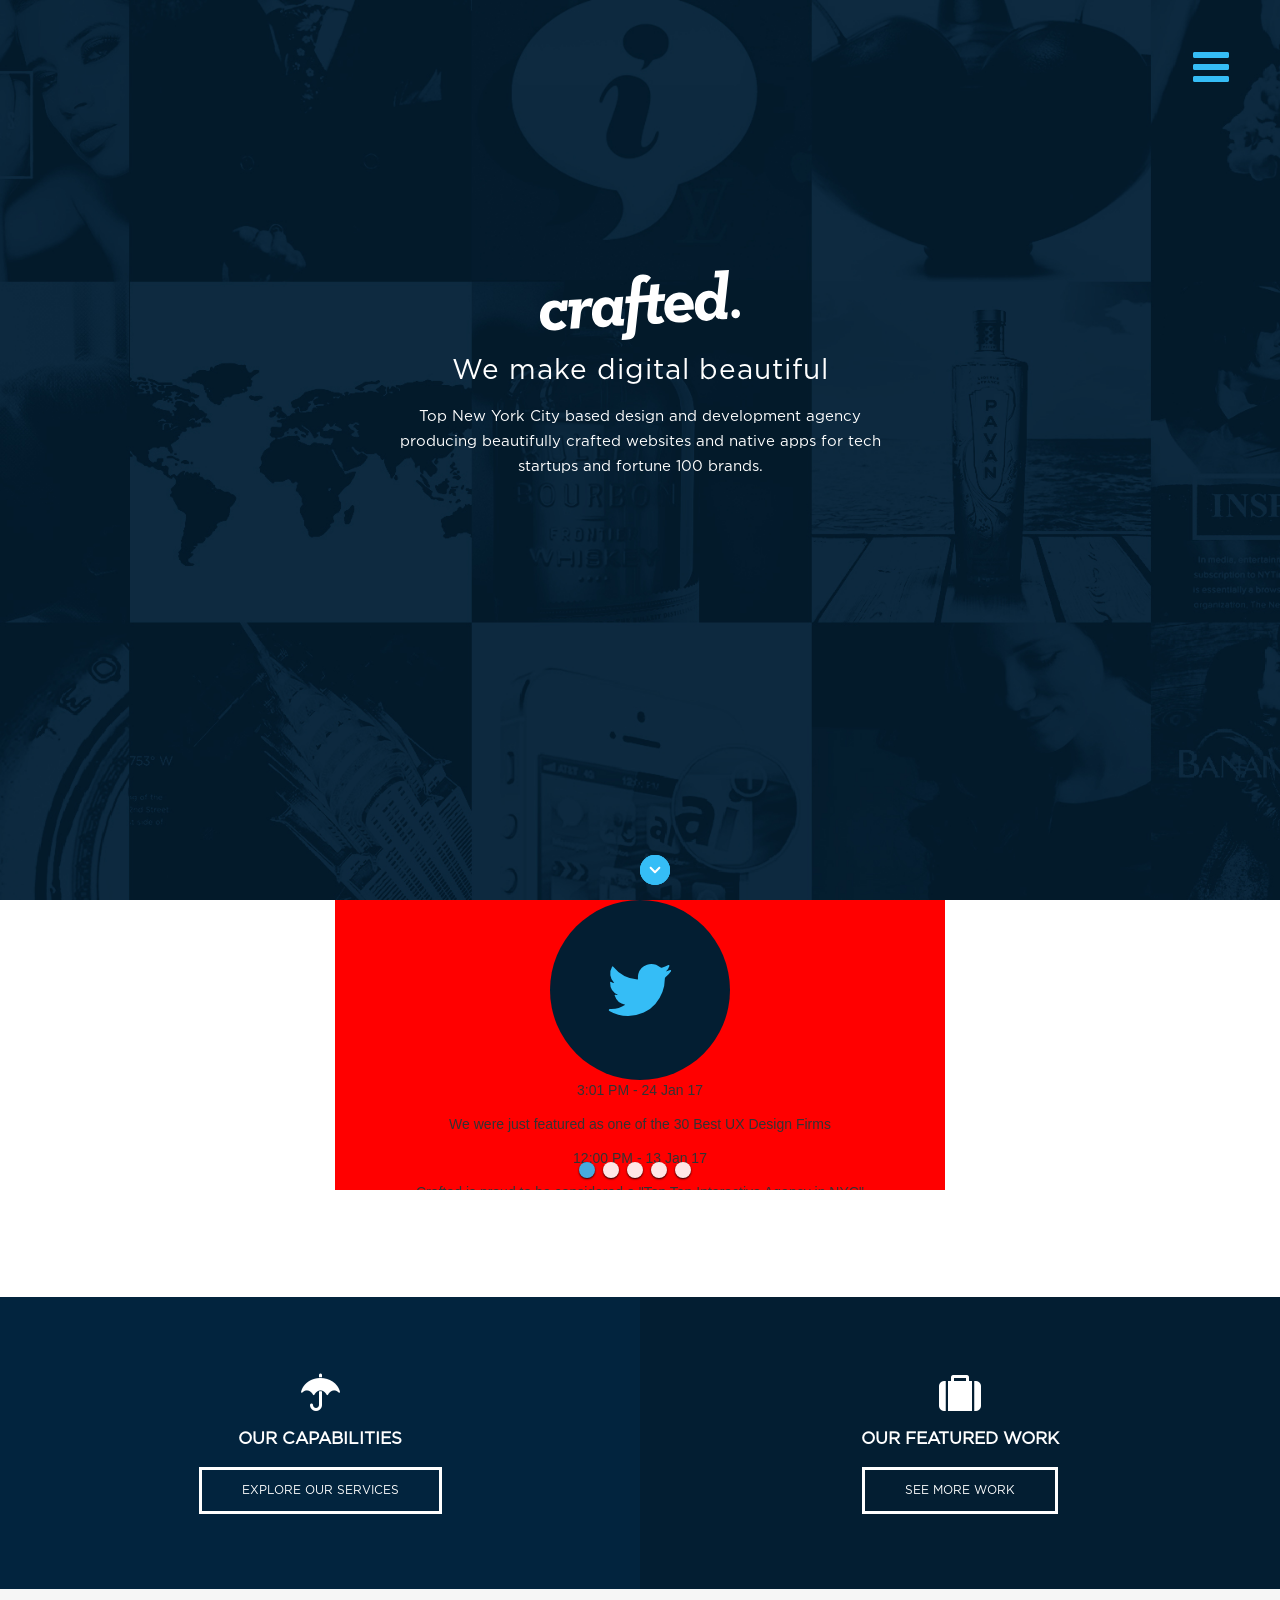
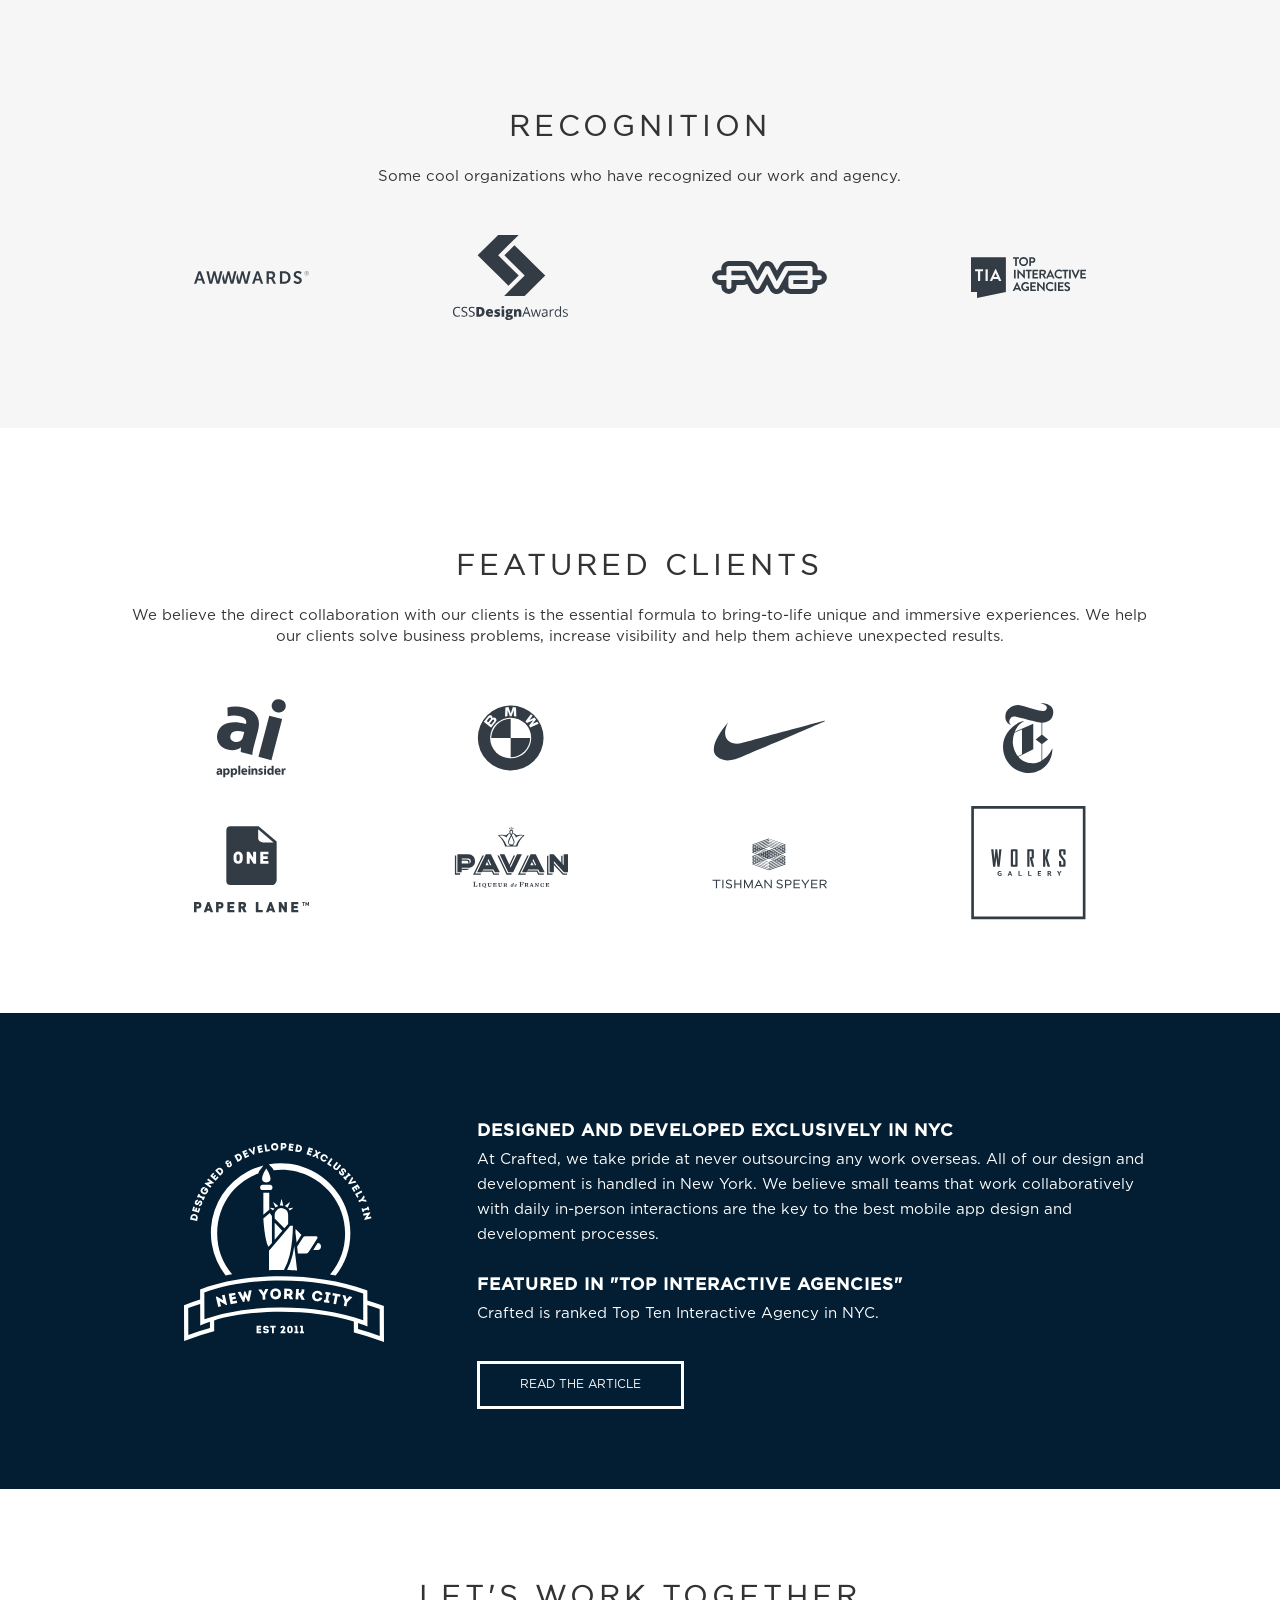
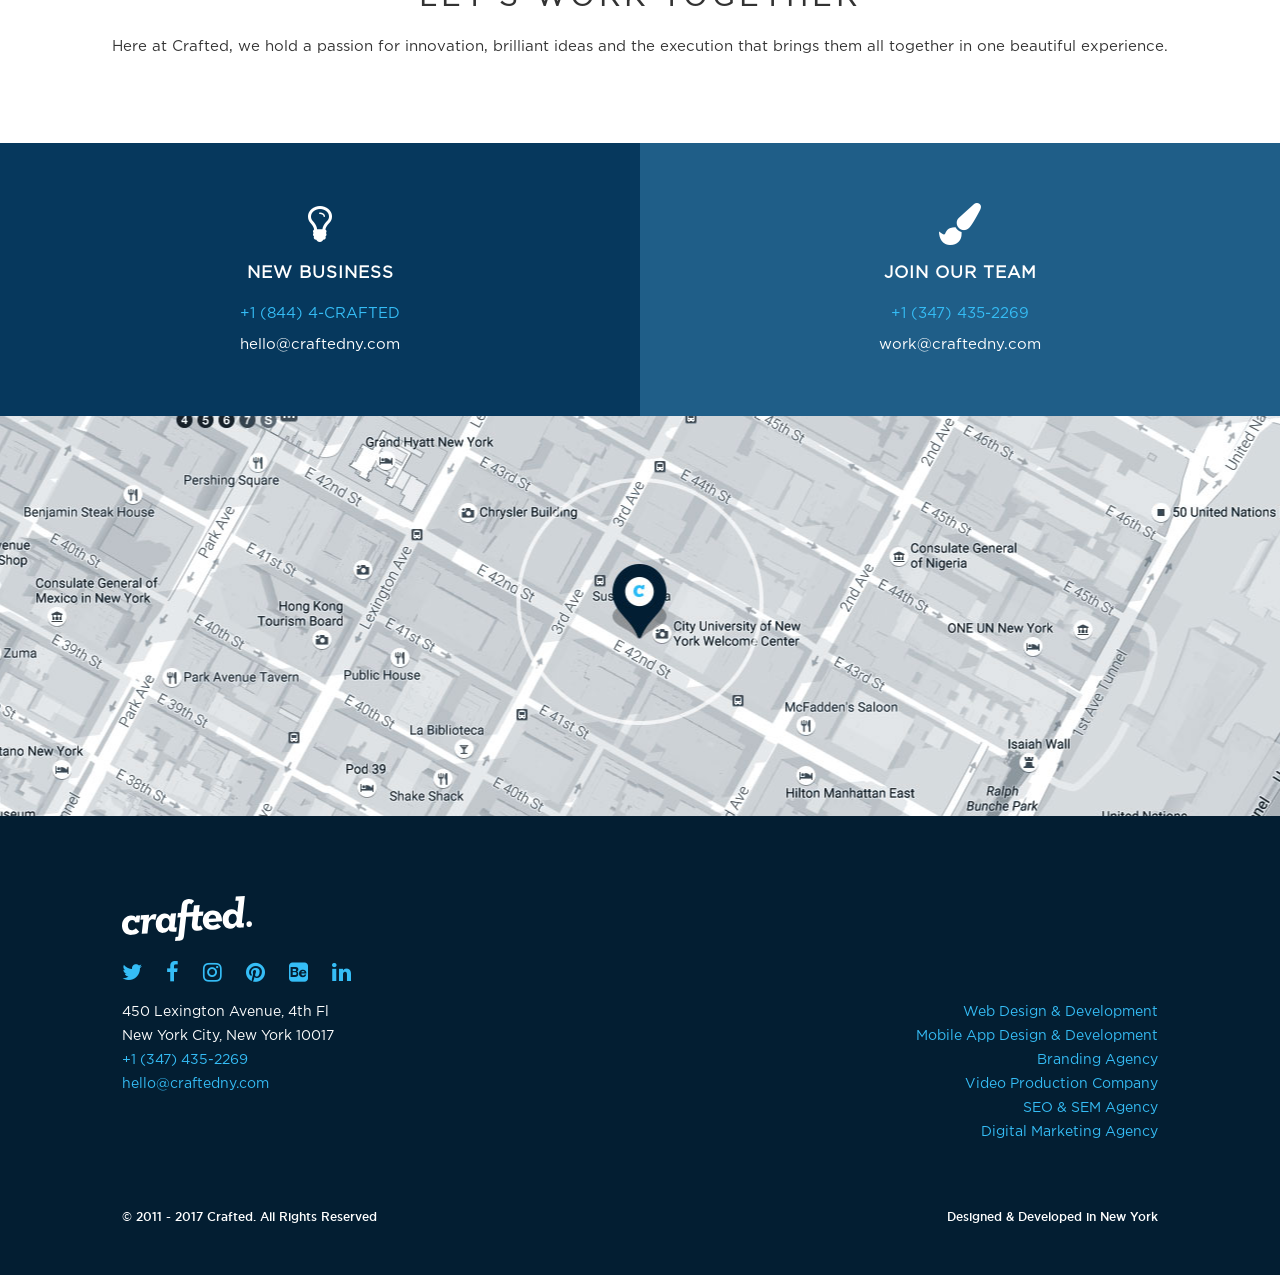
==== contact.html @ c38e1674 "tweet parsing" ====
<!DOCTYPE html>
<html lang="en">
  <head>
    <meta charset="utf-8">
    <meta http-equiv="X-UA-Compatible" content="IE=edge">
    <meta name="viewport" content="width=device-width, initial-scale=1">
    <title>crafted</title>
    <link href="css/crafted.css" rel="stylesheet">
    <script src="https://ajax.googleapis.com/ajax/libs/jquery/3.1.0/jquery.min.js"></script>
    <script src="js/crafted.js"></script>
  </head>
  <body>
    <div id="page-preloader">
      <span class="animated-logo wow bounceOut" data-wow-duration="1.2s"></span>
    </div>
    <div>
      <button class="menu-burger">
        <i class="fa fa-bars fa-3x burger-icon" aria-hidden="true"></i>
      </button>
      <button class="menu-burger">
        <i class="fa fa-times fa-3x close-icon" aria-hidden="true"></i>
      </button>
    </div>
    <section class="container-fluid menu">
      <div class="row">
        <div class="col-lg-12 col-md-12 col-sm-12 col-xs-12">
          <ul class="menu-list">
            <li class="menu-item">
              <a alt="web-app-design-development" href="#">Home</a>
            </li>
            <li class="menu-item">
              <a alt="website-design-mobile-app-development-agency-nyc-portfolio" href="#">Work</a>
            </li>
            <li class="menu-item">
              <a alt="digital-marketing-agency-nyc" href="#">Services</a>
            </li>
            <li class="menu-item">
              <a alt="digital-marketing-agency-new-york-city" href="#">About</a>
            </li>
            <li class="menu-item">
              <a alt="digital-marketing-creative-agency-nyc" href="#">Contact</a>
            </li>
          </ul>
        </div>
      </div>
    </section>
    <section class="container-fluid ">
      <div class="row">
        <div class="col-lg-12 col-md-12 col-sm-12 col-xs-12 home">
          <div class="home-page-content">
            <img src="./img/crafted_logo.svg" alt="web-app-design-development" class="main-logo">
            <h1>We make digital beautiful</h1>
            <p>Top New York City based design and development agency producing beautifully crafted websites and native apps for tech startups and fortune 100 brands.</p>
          </div>
          <div class="animated-button">
            <span class="animation-for-btn1"></span>
            <span class="animation-for-btn2"></span>
            <i></i>
          </div>
        </div>
      </div>
    </section>
    <section class="container-fluid">
      <div class="row">
        <div class="col-lg-6 col-lg-offset-3 col-md-6 col-md-offset-3 col-sm-8 col-sm-offset-2 col-xs-12">
          <div class="slider">
            <ul>
              <li>
                <img src="./img/twitter-icon.svg">
              </li>
              <li>
                <img src="./img/twitter-icon.svg" alt="">
              </li>
              <li>
                <img src="./img/twitter-icon.svg" alt="">
              </li>
              <li>
                <img src="./img/twitter-icon.svg" alt="">
              </li>
              <li>
                <img src="./img/twitter-icon.svg" alt="">
              </li>
            </ul>
          </div>
        </div>
        
      </div>
      
    </section>
    <section class="container-fluid see-all-work">
      <div class="row">
        <div class="col-lg-6 col-md-6 col-sm-12 col-xs-12 see-all-work_padding wow fadeIn" data-wow-delay="0.2s">
          <div class="services">
            <i class="fa fa-umbrella fa-3x" aria-hidden="true"></i>
            <h2>Our Capabilities</h2>
            <a href="#" alt="website-design-mobile-app-development-agency-nyc" class="see-more-button">Explore OUR SERVICES</a>
          </div>
        </div>
        <div class="col-lg-6 col-md-6 col-sm-12 col-xs-12 see-all-work_padding wow fadeIn" data-wow-delay="0.2s">
          <div class="works">
            <i class="fa fa-suitcase fa-3x" aria-hidden="true"></i>
            <h2>Our Featured WORK</h2>
            <a href="#" alt="website-design-mobile-app-development-agency-nyc" class="see-more-button">See more work</a>
          </div>
        </div>
      </div>
    </section>
    <section class="container-fluid recognition wow slideInUp">
      <div class="row myrow">
        <div class="col-lg-10 col-lg-offset-1 col-md-10 col-md-offset-1 col-sm-12 col-xs-12">
          <div class="recognition-title">
            <h1>Recognition</h1>
            <p>Some cool organizations who have recognized our work and agency.</p>
          </div>
          <div class="col-lg-3 col-md-3 col-sm-6 col-xs-6 client-logo">
            <a href="http://www.awwwards.com/crafted/" target="_blank" alt="AWWWards">
              <div class="icon-box">
                <img src="./img/awwwards.svg">
              </div>
            </a>
          </div>
          <div class="col-lg-3 col-md-3 col-sm-6 col-xs-6 client-logo">
            <a href="http://www.cssdesignawards.com/sites/ny-times-corporate-subscriptions/26078/" target="_blank" alt="CSS Design Awards">
              <div class="icon-box">
                <img src="./img/css.svg">
              </div>
            </a>
          </div>
          <div class="col-lg-3 col-md-3 col-sm-6 col-xs-6 client-logo">
            <a href="http://www.thefwa.com/" target="_blank" alt="Favourite Website Awards">
              <div class="icon-box">
                <img src="./img/fwa.svg" class="cap_svg">
              </div>
            </a>
          </div>
          <div class="col-lg-3 col-md-3 col-sm-6 col-xs-6 client-logo">
            <a href="http://www.topinteractiveagencies.com/digital/agency/north-america/united-states/crafted/" target="_blank" alt="Top Interactive Agencies in NYC">
              <div class="icon-box">
                <img src="./img/tia.svg" class="cap_svg">
              </div>
            </a>
          </div>
        </div>
      </div>
    </section>
    <section class="container-fluid clients">
      <div class="row myrow">
        <div class="col-lg-10 col-lg-offset-1 col-md-10 col-md-offset-1 col-sm-10 col-sm-offset-1 col-xs-12">
          <div class="recognition-title wow slideInUp">
            <h1>Featured Clients</h1>
            <p>We believe the direct collaboration with our clients is the essential formula to bring-to-life unique and immersive experiences. We help our clients solve business problems, increase visibility and help them achieve unexpected results.</p>
          </div>
          <div class="col-lg-3 col-md-3 col-sm-6 col-xs-6 client-logo">
            <div class="icon-box wow slideInUp" data-wow-delay="0.1s">
              <img src="./img/appleinsider-logo.svg">
            </div>
          </div>
          <div class="col-lg-3 col-md-3 col-sm-6 col-xs-6 client-logo">
            <div class="icon-box wow slideInUp" data-wow-delay="0.2s">
              <img src="./img/bmw-logo.svg">
            </div>
          </div>
          <div class="col-lg-3 col-md-3 col-sm-6 col-xs-6 client-logo">
            <div class="icon-box wow slideInUp" data-wow-delay="0.3s">
              <img src="./img/nike-logo.svg">
            </div>
          </div>
          <div class="col-lg-3 col-md-3 col-sm-6 col-xs-6 client-logo">
            <div class="icon-box wow slideInUp" data-wow-delay="0.4s">
              <img src="./img/ny-times-logo.svg">
            </div>
          </div>
          <div class="col-lg-3 col-md-3 col-sm-6 col-xs-6 client-logo">
            <div class="icon-box wow slideInUp" data-wow-delay="0.1s">
              <img src="./img/one-paper-lane-logo.svg">
            </div>
          </div>
          <div class="col-lg-3 col-md-3 col-sm-6 col-xs-6 client-logo">
            <div class="icon-box wow slideInUp" data-wow-delay="0.2s">
              <img src="./img/pavan-liqueur-logo.svg">
            </div>
          </div>
          <div class="col-lg-3 col-md-3 col-sm-6 col-xs-6 client-logo">
            <div class="icon-box wow slideInUp" data-wow-delay="0.3s">
              <img src="./img/tishman-speyer-logo.svg">
            </div>
          </div>
          <div class="col-lg-3 col-md-3 col-sm-6 col-xs-6 client-logo">
            <div class="icon-box wow slideInUp" data-wow-delay="0.4s">
              <img src="./img/works-gallery-logo.svg">
            </div>
          </div>
        </div>
      </div>
    </section>
    <section class="container-fluid designed-developed-nyc">
      <div class="row myrow">
        <div class="col-lg-10 col-lg-offset-1 col-md-10 col-md-offset-1 col-sm-12 col-xs-12">
          <div class="row">
            <div class="col-lg-4 col-md-4 col-sm-12 col-xs-12">
              <span class="img-background wow fadeInUp"></span>
            </div>
            <div class="col-lg-8 col-md-8 col-sm-12 col-xs-12 wow fadeInUp" data-wow-delay="0.2s">
              <h2>Designed and Developed Exclusively in NYC</h2>
              <p>At Crafted, we take pride at never outsourcing any work overseas. All of our design and development is handled in New York. We believe small teams that work collaboratively with daily in-person interactions are the key to the best mobile app design and development processes.</p>
              <h2>Featured in "Top Interactive Agencies"</h2>
              <p>Crafted is ranked Top Ten Interactive Agency in NYC.</p>
              <a alt="Featured in Top Interactive Agency in NYC" href="http://www.topinteractiveagencies.com/digital/agency/articles/be-founders-lead-team-new-york-digital-agency/">Read The Article</a>
            </div>
          </div>
        </div>
      </div>
    </section>
    <section class="container-fluid work-together">
      <div class="row myrow">
        <div class="col-lg-12 col-md-12 col-sm-12 col-xs-12">
          <h1>Let's Work Together</h1>
          <p>Here at Crafted, we hold a passion for innovation, brilliant ideas and the execution that brings them all together in one beautiful experience.</p>
      </div>
    </section>
    <section class="container-fluid contact">
      <div class="row">
        <div class="col-lg-6 col-md-6 col-sm-12 col-xs-12 contact_padding wow fadeIn">
          <div class="for-business">
            <i class="fa fa-lightbulb-o fa-3x" aria-hidden="true"></i>
            <h3>New Business</h3>
            <a href="tel://18444272383">+1 (844) 4-CRAFTED</a>
            <a class="email-contact" href="mailto:hello@craftedny.com?subject=Let's Work Together">hello@craftedny.com</a>
          </div>
        </div>
        <div class="col-lg-6 col-md-6 col-sm-12 col-xs-12 contact_padding wow fadeIn">
          <div class="for-team">
            <i class="fa fa-paint-brush fa-3x" aria-hidden="true"></i>
            <h3>Join Our Team</h3>
            <a href="tel://13474352269">+1 (347) 435-2269</a>
            <a class="email-contact" href="mailto:work@craftedny.com?subject=Work at Crafted">work@craftedny.com</a>
          </div>
        </div>
        <div class="col-lg-12 col-md-12 col-sm-12 col-xs-12 contact_padding">
          <a href="https://www.google.com/maps/place/Crafted/@40.7507837,-73.9736995,15z/data=!4m5!3m4!1s0x0:0x3561faf1a5bf212!8m2!3d40.7507837!4d-73.9736995" target="_blank">
            <div class="map"></div>
          </a>
        </div>
      </div>
    </section>
    <footer class="container-fluid">
      <div class="row">
        <div class="col-lg-10 col-lg-offset-1 col-md-10 col-md-offset-1 col-sm-10 col-sm-offset-1 col-xs-12">
          <div class="row">
            <div class="col-lg-12 col-md-12 col-sm-12 col-xs-12">
              <a href="#">
                <img alt="web-app-design-development" src="./img/crafted_logo.svg" class="footer-logo">
              </a>
            </div>
          </div> 
          <div class="row">
            <div class="col-lg-12 col-md-12 col-sm-12 col-xs-12 social-links">
              <a alt="web-app-design-development" href="http://www.twitter.com/craftedny" target="_blank">
                <i class="fa fa-twitter fa-2x"></i>
              </a>
              <a alt="web-app-design-development" href="https://www.facebook.com/craftedny" target="_blank">
                <i class="fa fa-facebook fa-2x"></i>
              </a>
              <a alt="web-app-design-development" href="http://www.instagram.com/craftedny" target="_blank">
                <i class="fa fa-instagram fa-2x"></i>
              </a>
              <a alt="web-app-design-development" href="https://www.pinterest.com/craftedny/" target="_blank">
                <i class="fa fa-pinterest fa-2x"></i>
              </a>
              <a alt="web-app-design-development" href="https://www.behance.net/crafted_ny" target="_blank">
                <i class="fa fa-behance-square fa-2x"></i>
              </a>
              <a alt="web-app-design-development" href="https://www.linkedin.com/company/crafted-ny" target="_blank">
                <i class="fa fa-linkedin fa-2x"></i>
              </a>
            </div>
          </div> 
          <div class="row">
            <div class="col-lg-6 col-md-6 col-sm-6 col-xs-12">
              <ul>
                <li>450 Lexington Avenue, 4th Fl</li>
                <li>New York City, New York 10017</li>
                <li><a href="tel://347-435-2269">+1 (347) 435-2269</a></li>
                <li><a href="mailto:hello@craftedny.com?subject=Let's Work Together">hello@craftedny.com</a></li>
              </ul>
            </div>
            <div class="col-lg-6 col-md-6 col-sm-6 col-xs-12 footer-col-right">
              <ul>
                <li>
                  <a alt="website-design-and-development-agency-new-york-city" href="/website-design-and-development-agency-new-york-city/">Web Design &amp; Development</a>
                </li>
                <li>
                  <a alt="mobile-app-design-development-nyc" href="/mobile-app-design-development-nyc">Mobile App Design &amp; Development</a>
                </li>
                <li>
                  <a alt="branding-agency-new-york-city" href="/branding-agency-new-york-city/">Branding Agency</a>
                </li>
                <li>
                  <a alt="video-production-company-new-york-city" href="/video-production-company-new-york-city/">Video Production Company</a>
                </li>
                <li>
                  <a alt="seo-agency-company-nyc" href="/seo-agency-company-nyc">SEO &amp; SEM Agency</a>
                </li>
                <li>
                  <a alt="digital-marketing-agency-nyc" href="/digital-marketing-agency-nyc">Digital Marketing Agency</a>
                </li>
              </ul>
            </div>
          </div>
          <div class="row">
            <div class="col-lg-6 col-md-6 col-sm-6 col-xs-12">
              <p>© 2011 - 2017 Crafted. All Rights Reserved</p>
            </div>
            <div class="col-lg-6 col-md-6 col-sm-6 col-xs-12 footer-col-right">
              <p>Designed & Developed in New York</p>
            </div>
          </div>
        </div>
      </div>
    </footer>

    <!-- jQuery (necessary for Bootstrap's JavaScript plugins) -->
    <script src="https://ajax.googleapis.com/ajax/libs/jquery/1.12.4/jquery.min.js"></script>
    <!-- Include all compiled plugins (below), or include individual files as needed -->
    <script src="js/bootstrap.min.js"></script>
    <script src="js/wow.min.js"></script>


  </body>
</html>
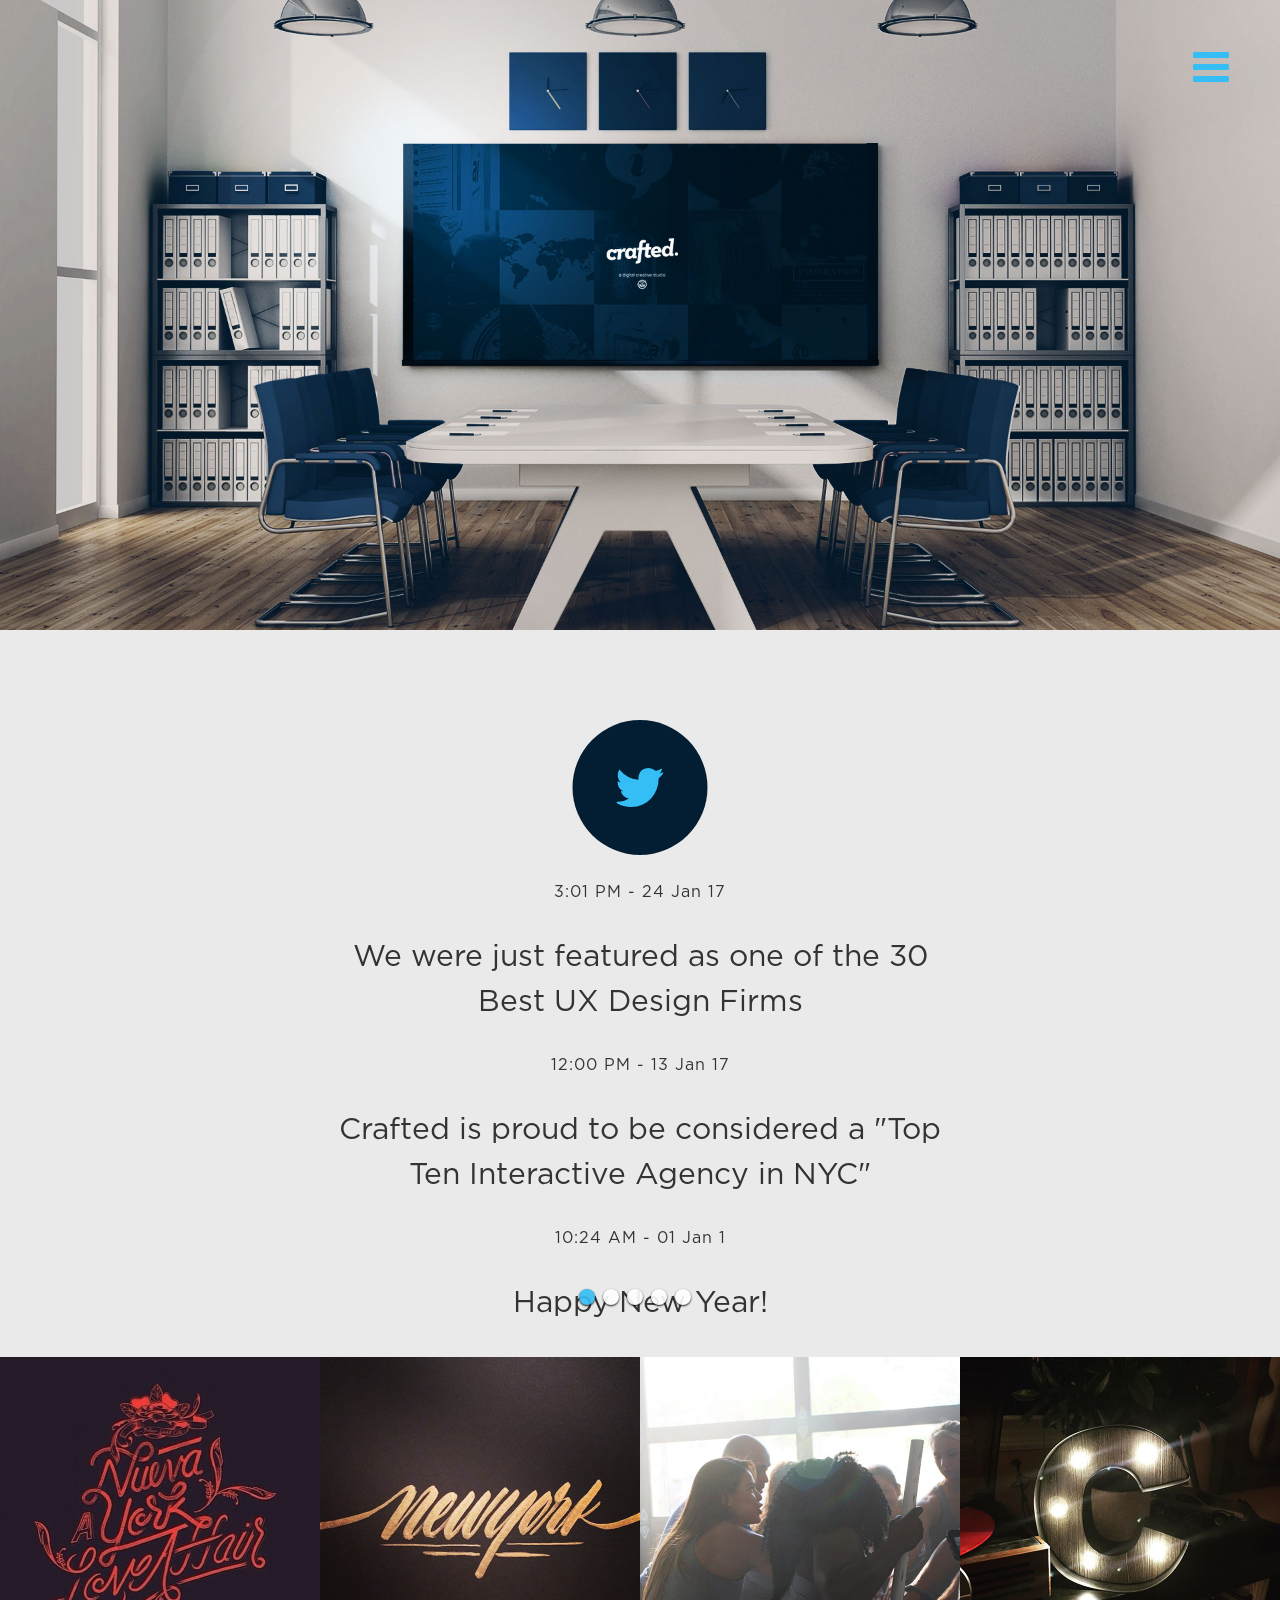
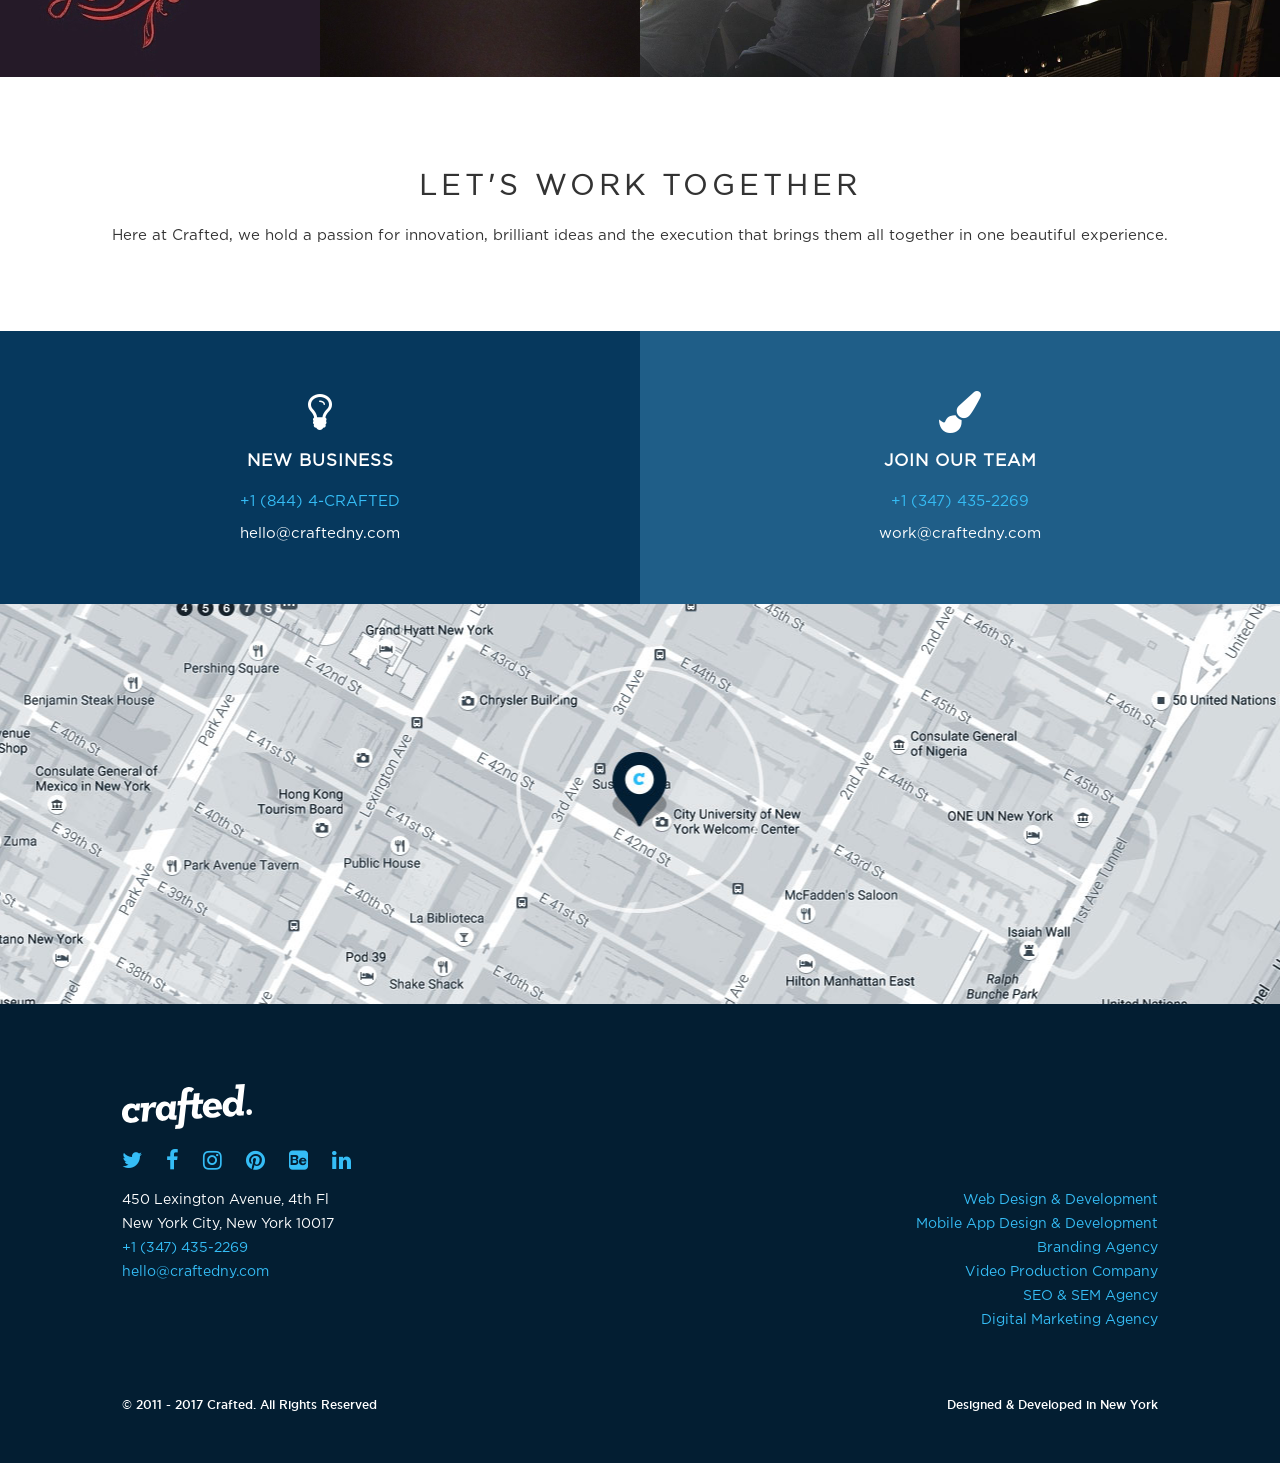
==== commit 01a71546: "contact page finished (exept twitter)" ====
--- a/contact.html
+++ b/contact.html
@@ -44,23 +44,9 @@
         </div>
       </div>
     </section>
-    <section class="container-fluid ">
-      <div class="row">
-        <div class="col-lg-12 col-md-12 col-sm-12 col-xs-12 home">
-          <div class="home-page-content">
-            <img src="./img/crafted_logo.svg" alt="web-app-design-development" class="main-logo">
-            <h1>We make digital beautiful</h1>
-            <p>Top New York City based design and development agency producing beautifully crafted websites and native apps for tech startups and fortune 100 brands.</p>
-          </div>
-          <div class="animated-button">
-            <span class="animation-for-btn1"></span>
-            <span class="animation-for-btn2"></span>
-            <i></i>
-          </div>
-        </div>
-      </div>
-    </section>
-    <section class="container-fluid">
+    <section class="container-fluid contact-home">
+    </section>
+    <section class="container-fluid slider-container">
       <div class="row">
         <div class="col-lg-6 col-lg-offset-3 col-md-6 col-md-offset-3 col-sm-8 col-sm-offset-2 col-xs-12">
           <div class="slider">
@@ -83,132 +69,24 @@
             </ul>
           </div>
         </div>
-        
-      </div>
-      
-    </section>
-    <section class="container-fluid see-all-work">
-      <div class="row">
-        <div class="col-lg-6 col-md-6 col-sm-12 col-xs-12 see-all-work_padding wow fadeIn" data-wow-delay="0.2s">
-          <div class="services">
-            <i class="fa fa-umbrella fa-3x" aria-hidden="true"></i>
-            <h2>Our Capabilities</h2>
-            <a href="#" alt="website-design-mobile-app-development-agency-nyc" class="see-more-button">Explore OUR SERVICES</a>
-          </div>
-        </div>
-        <div class="col-lg-6 col-md-6 col-sm-12 col-xs-12 see-all-work_padding wow fadeIn" data-wow-delay="0.2s">
-          <div class="works">
-            <i class="fa fa-suitcase fa-3x" aria-hidden="true"></i>
-            <h2>Our Featured WORK</h2>
-            <a href="#" alt="website-design-mobile-app-development-agency-nyc" class="see-more-button">See more work</a>
-          </div>
-        </div>
-      </div>
-    </section>
-    <section class="container-fluid recognition wow slideInUp">
-      <div class="row myrow">
-        <div class="col-lg-10 col-lg-offset-1 col-md-10 col-md-offset-1 col-sm-12 col-xs-12">
-          <div class="recognition-title">
-            <h1>Recognition</h1>
-            <p>Some cool organizations who have recognized our work and agency.</p>
-          </div>
-          <div class="col-lg-3 col-md-3 col-sm-6 col-xs-6 client-logo">
-            <a href="http://www.awwwards.com/crafted/" target="_blank" alt="AWWWards">
-              <div class="icon-box">
-                <img src="./img/awwwards.svg">
-              </div>
-            </a>
-          </div>
-          <div class="col-lg-3 col-md-3 col-sm-6 col-xs-6 client-logo">
-            <a href="http://www.cssdesignawards.com/sites/ny-times-corporate-subscriptions/26078/" target="_blank" alt="CSS Design Awards">
-              <div class="icon-box">
-                <img src="./img/css.svg">
-              </div>
-            </a>
-          </div>
-          <div class="col-lg-3 col-md-3 col-sm-6 col-xs-6 client-logo">
-            <a href="http://www.thefwa.com/" target="_blank" alt="Favourite Website Awards">
-              <div class="icon-box">
-                <img src="./img/fwa.svg" class="cap_svg">
-              </div>
-            </a>
-          </div>
-          <div class="col-lg-3 col-md-3 col-sm-6 col-xs-6 client-logo">
-            <a href="http://www.topinteractiveagencies.com/digital/agency/north-america/united-states/crafted/" target="_blank" alt="Top Interactive Agencies in NYC">
-              <div class="icon-box">
-                <img src="./img/tia.svg" class="cap_svg">
-              </div>
-            </a>
-          </div>
-        </div>
-      </div>
-    </section>
-    <section class="container-fluid clients">
-      <div class="row myrow">
-        <div class="col-lg-10 col-lg-offset-1 col-md-10 col-md-offset-1 col-sm-10 col-sm-offset-1 col-xs-12">
-          <div class="recognition-title wow slideInUp">
-            <h1>Featured Clients</h1>
-            <p>We believe the direct collaboration with our clients is the essential formula to bring-to-life unique and immersive experiences. We help our clients solve business problems, increase visibility and help them achieve unexpected results.</p>
-          </div>
-          <div class="col-lg-3 col-md-3 col-sm-6 col-xs-6 client-logo">
-            <div class="icon-box wow slideInUp" data-wow-delay="0.1s">
-              <img src="./img/appleinsider-logo.svg">
-            </div>
-          </div>
-          <div class="col-lg-3 col-md-3 col-sm-6 col-xs-6 client-logo">
-            <div class="icon-box wow slideInUp" data-wow-delay="0.2s">
-              <img src="./img/bmw-logo.svg">
-            </div>
-          </div>
-          <div class="col-lg-3 col-md-3 col-sm-6 col-xs-6 client-logo">
-            <div class="icon-box wow slideInUp" data-wow-delay="0.3s">
-              <img src="./img/nike-logo.svg">
-            </div>
-          </div>
-          <div class="col-lg-3 col-md-3 col-sm-6 col-xs-6 client-logo">
-            <div class="icon-box wow slideInUp" data-wow-delay="0.4s">
-              <img src="./img/ny-times-logo.svg">
-            </div>
-          </div>
-          <div class="col-lg-3 col-md-3 col-sm-6 col-xs-6 client-logo">
-            <div class="icon-box wow slideInUp" data-wow-delay="0.1s">
-              <img src="./img/one-paper-lane-logo.svg">
-            </div>
-          </div>
-          <div class="col-lg-3 col-md-3 col-sm-6 col-xs-6 client-logo">
-            <div class="icon-box wow slideInUp" data-wow-delay="0.2s">
-              <img src="./img/pavan-liqueur-logo.svg">
-            </div>
-          </div>
-          <div class="col-lg-3 col-md-3 col-sm-6 col-xs-6 client-logo">
-            <div class="icon-box wow slideInUp" data-wow-delay="0.3s">
-              <img src="./img/tishman-speyer-logo.svg">
-            </div>
-          </div>
-          <div class="col-lg-3 col-md-3 col-sm-6 col-xs-6 client-logo">
-            <div class="icon-box wow slideInUp" data-wow-delay="0.4s">
-              <img src="./img/works-gallery-logo.svg">
-            </div>
-          </div>
-        </div>
-      </div>
-    </section>
-    <section class="container-fluid designed-developed-nyc">
-      <div class="row myrow">
-        <div class="col-lg-10 col-lg-offset-1 col-md-10 col-md-offset-1 col-sm-12 col-xs-12">
-          <div class="row">
-            <div class="col-lg-4 col-md-4 col-sm-12 col-xs-12">
-              <span class="img-background wow fadeInUp"></span>
-            </div>
-            <div class="col-lg-8 col-md-8 col-sm-12 col-xs-12 wow fadeInUp" data-wow-delay="0.2s">
-              <h2>Designed and Developed Exclusively in NYC</h2>
-              <p>At Crafted, we take pride at never outsourcing any work overseas. All of our design and development is handled in New York. We believe small teams that work collaboratively with daily in-person interactions are the key to the best mobile app design and development processes.</p>
-              <h2>Featured in "Top Interactive Agencies"</h2>
-              <p>Crafted is ranked Top Ten Interactive Agency in NYC.</p>
-              <a alt="Featured in Top Interactive Agency in NYC" href="http://www.topinteractiveagencies.com/digital/agency/articles/be-founders-lead-team-new-york-digital-agency/">Read The Article</a>
-            </div>
-          </div>
-        </div>
+      </div>
+    </section>
+    <section class="container-fluid insta-photo">
+      <div class="row">
+        <div class="col-lg-12 col-md-12 col-sm-12 col-xs-12">
+          <div class="col-lg-3 col-md-3 col-sm-6 col-sm-offset-0 col-xs-12 col-xs-offset-0 projects-img wow fadeInUp" >
+            <img src="./img/11008271_926302490743640_186502589_n.jpg" alt="website-design-agency-nyc-new-york-times">
+          </div>
+          <div class="col-lg-3 col-md-3 col-sm-6 col-sm-offset-0 col-xs-12 col-xs-offset-0 projects-img wow fadeInUp" data-wow-delay="0.1s">
+            <img src="./img/10549918_409240315916397_148269305_n.jpg" alt="website-design-agency-nyc-new-york-times">
+          </div>
+          <div class="col-lg-3 col-md-3 col-sm-6 col-sm-offset-0 col-xs-12 col-xs-offset-0 projects-img wow fadeInUp" data-wow-delay="0.2s">
+            <img src="./img/13381061_1628062424188028_755214603_n.jpg" alt="website-design-agency-nyc-new-york-times">
+          </div>             
+          <div class="col-lg-3 col-md-3 col-sm-6 col-sm-offset-0 col-xs-12 col-xs-offset-0 projects-img wow fadeInUp" data-wow-delay="0.1s">
+            <img src="./img/14540579_1164268126977161_544792047169568768_n.jpg" alt="website-design-agency-nyc-new-york-times">
+          </div>
+        </div>            
       </div>
     </section>
     <section class="container-fluid work-together">
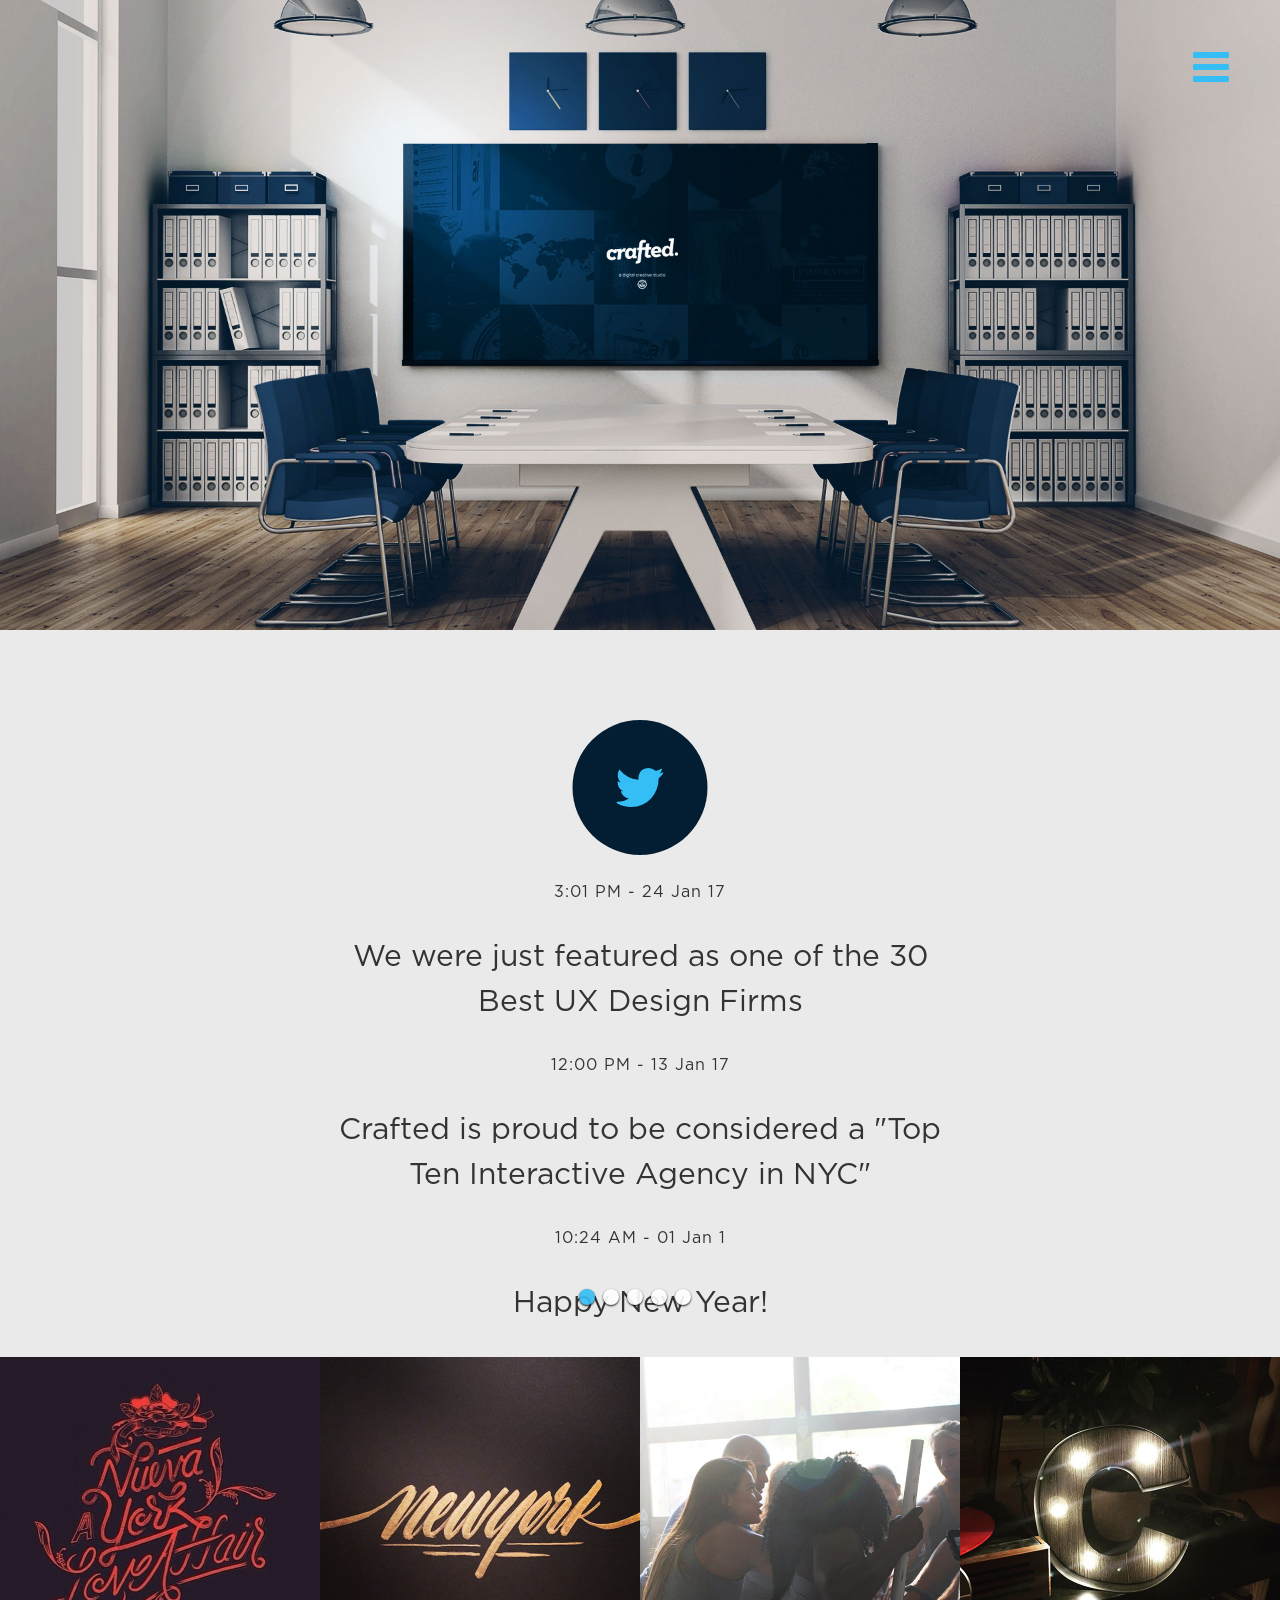
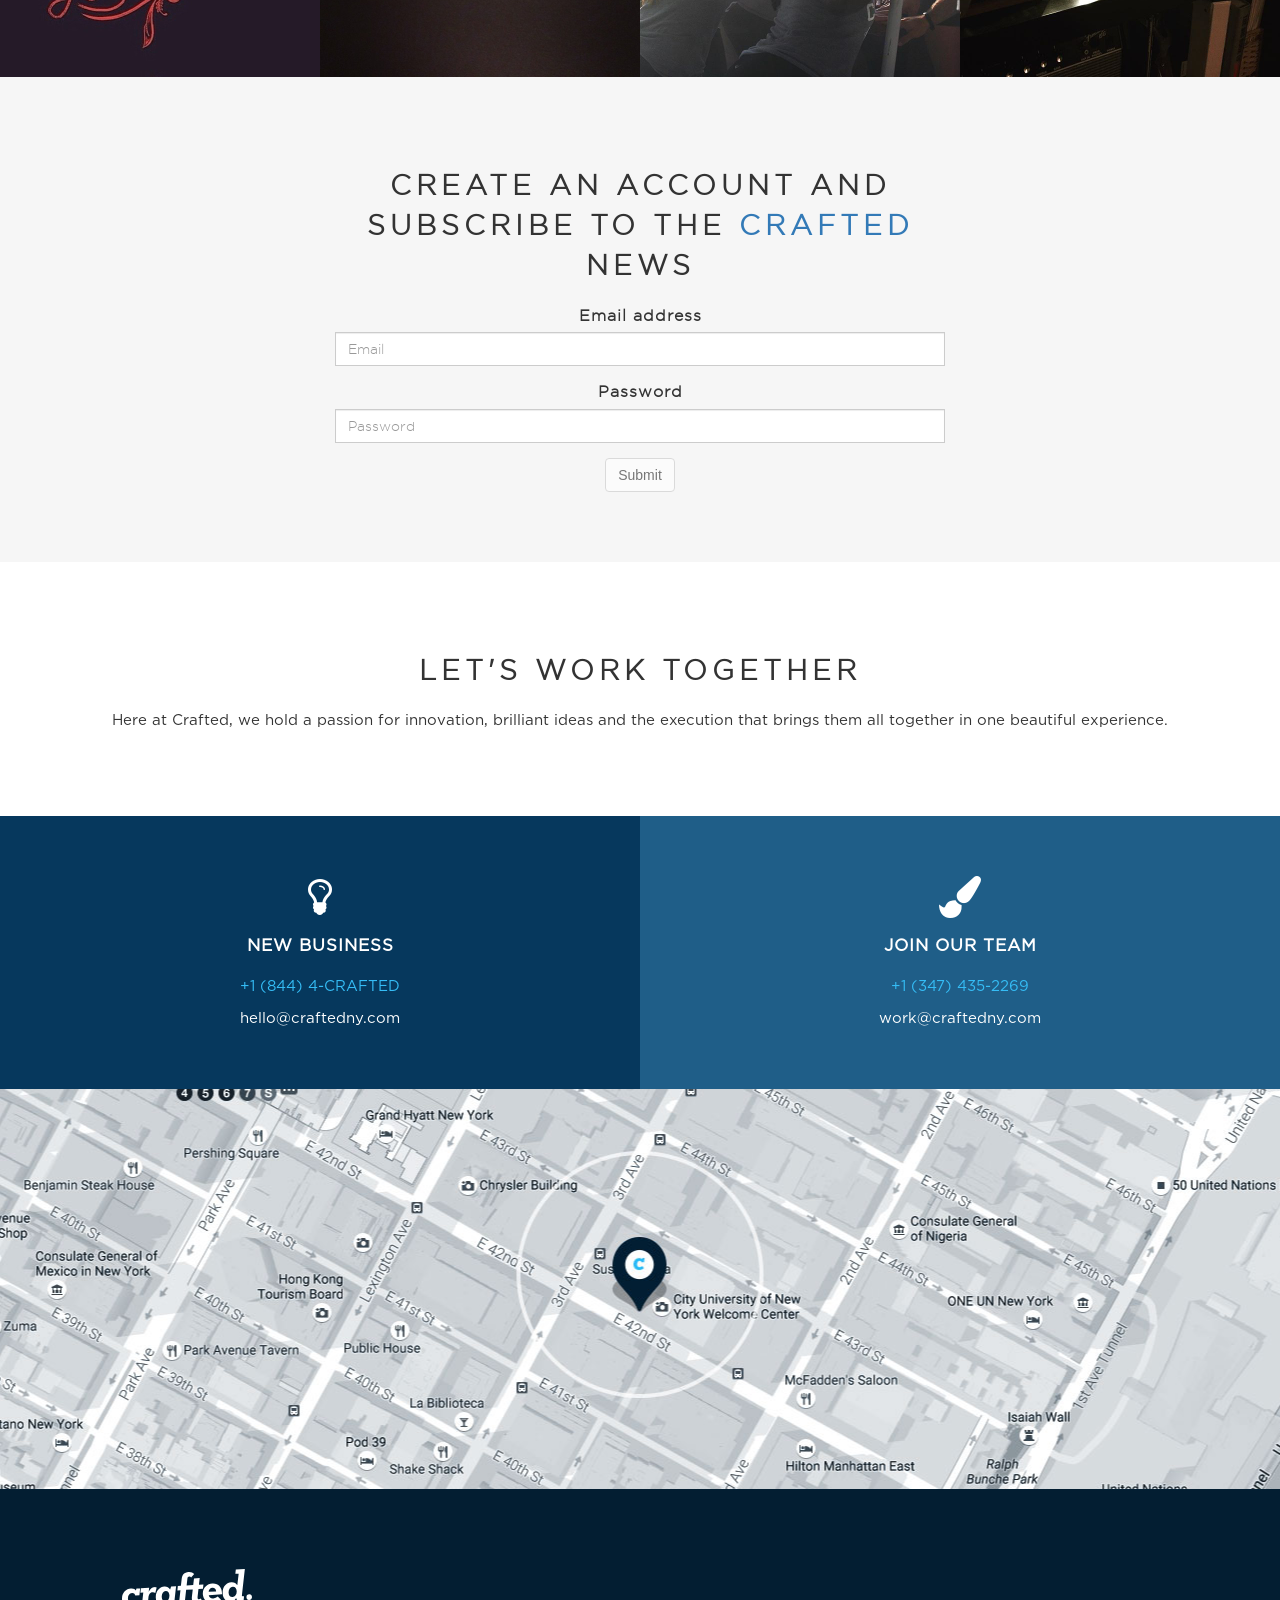
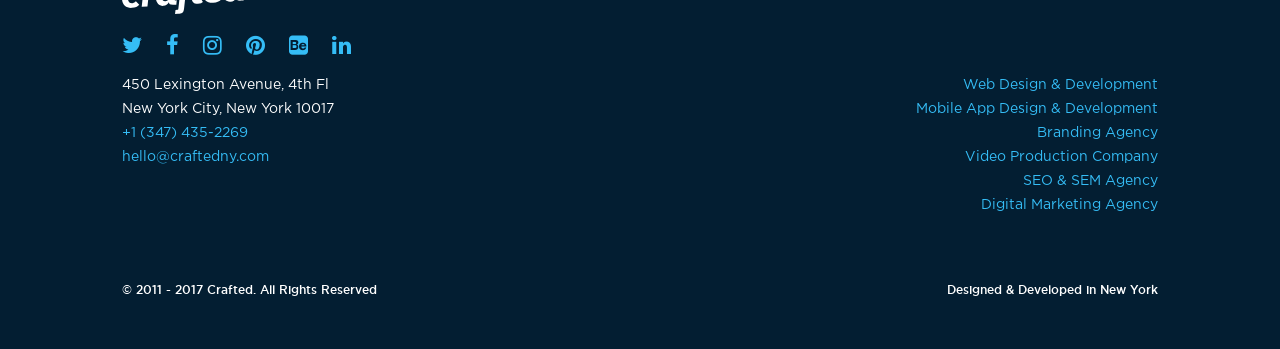
==== commit 79a67aaf: "create subscribe form" ====
--- a/contact.html
+++ b/contact.html
@@ -6,6 +6,7 @@
     <meta name="viewport" content="width=device-width, initial-scale=1">
     <title>crafted</title>
     <link href="css/crafted.css" rel="stylesheet">
+    <link rel="shortcut icon" href="./img/favicon.ico?v=2" type="image/x-icon">
     <script src="https://ajax.googleapis.com/ajax/libs/jquery/3.1.0/jquery.min.js"></script>
     <script src="js/crafted.js"></script>
   </head>
@@ -26,7 +27,7 @@
         <div class="col-lg-12 col-md-12 col-sm-12 col-xs-12">
           <ul class="menu-list">
             <li class="menu-item">
-              <a alt="web-app-design-development" href="#">Home</a>
+              <a alt="web-app-design-development" href="./crafted.html">Home</a>
             </li>
             <li class="menu-item">
               <a alt="website-design-mobile-app-development-agency-nyc-portfolio" href="#">Work</a>
@@ -89,6 +90,45 @@
         </div>            
       </div>
     </section>
+
+
+    <section class="container-fluid subscribe">
+      <div class="row myrow">
+        <div class="col-lg-6 col-lg-offset-3 col-md-6 col-md-offset-3 col-sm-8 col-sm-offset-2 col-xs-8 col-xs-offset-2">
+          <h1>create an account and Subscribe to the <a href="./crafted.html">CRAFTED</a> News</h1>
+          <form>
+            <div class="form-group">
+              <label for="exampleInputEmail1">Email address</label>
+              <input type="email" class="form-control" id="email1" placeholder="Email">
+            </div>
+            <div class="form-group">
+              <label for="exampleInputPassword1">Password</label>
+              <input type="text" class="form-control" id="pass1" placeholder="Password">
+            </div>
+            <button type="submit" class="btn btn-default" disabled>Submit</button>
+          </form>
+        <!-- Modal -->
+          <div class="modal fade" id="myModal" tabindex="-1" role="dialog" aria-labelledby="myModalLabel">
+            <div class="modal-dialog" role="document">
+              <div class="modal-content">
+                <div class="modal-header">
+                  <button type="button" class="close" data-dismiss="modal" aria-label="Close">
+                    <span aria-hidden="true">&times;</span>
+                  </button>
+                  <h4 class="modal-title" id="myModalLabel">Creating your account:</h4>
+                </div>
+                <div class="modal-body" id="send-res">
+                </div>
+                <div class="modal-footer">
+                  <button type="button" class="btn btn-default" data-dismiss="modal">Close</button>
+                </div>
+              </div>
+            </div>
+          </div>
+      </div>
+    </section>
+
+
     <section class="container-fluid work-together">
       <div class="row myrow">
         <div class="col-lg-12 col-md-12 col-sm-12 col-xs-12">
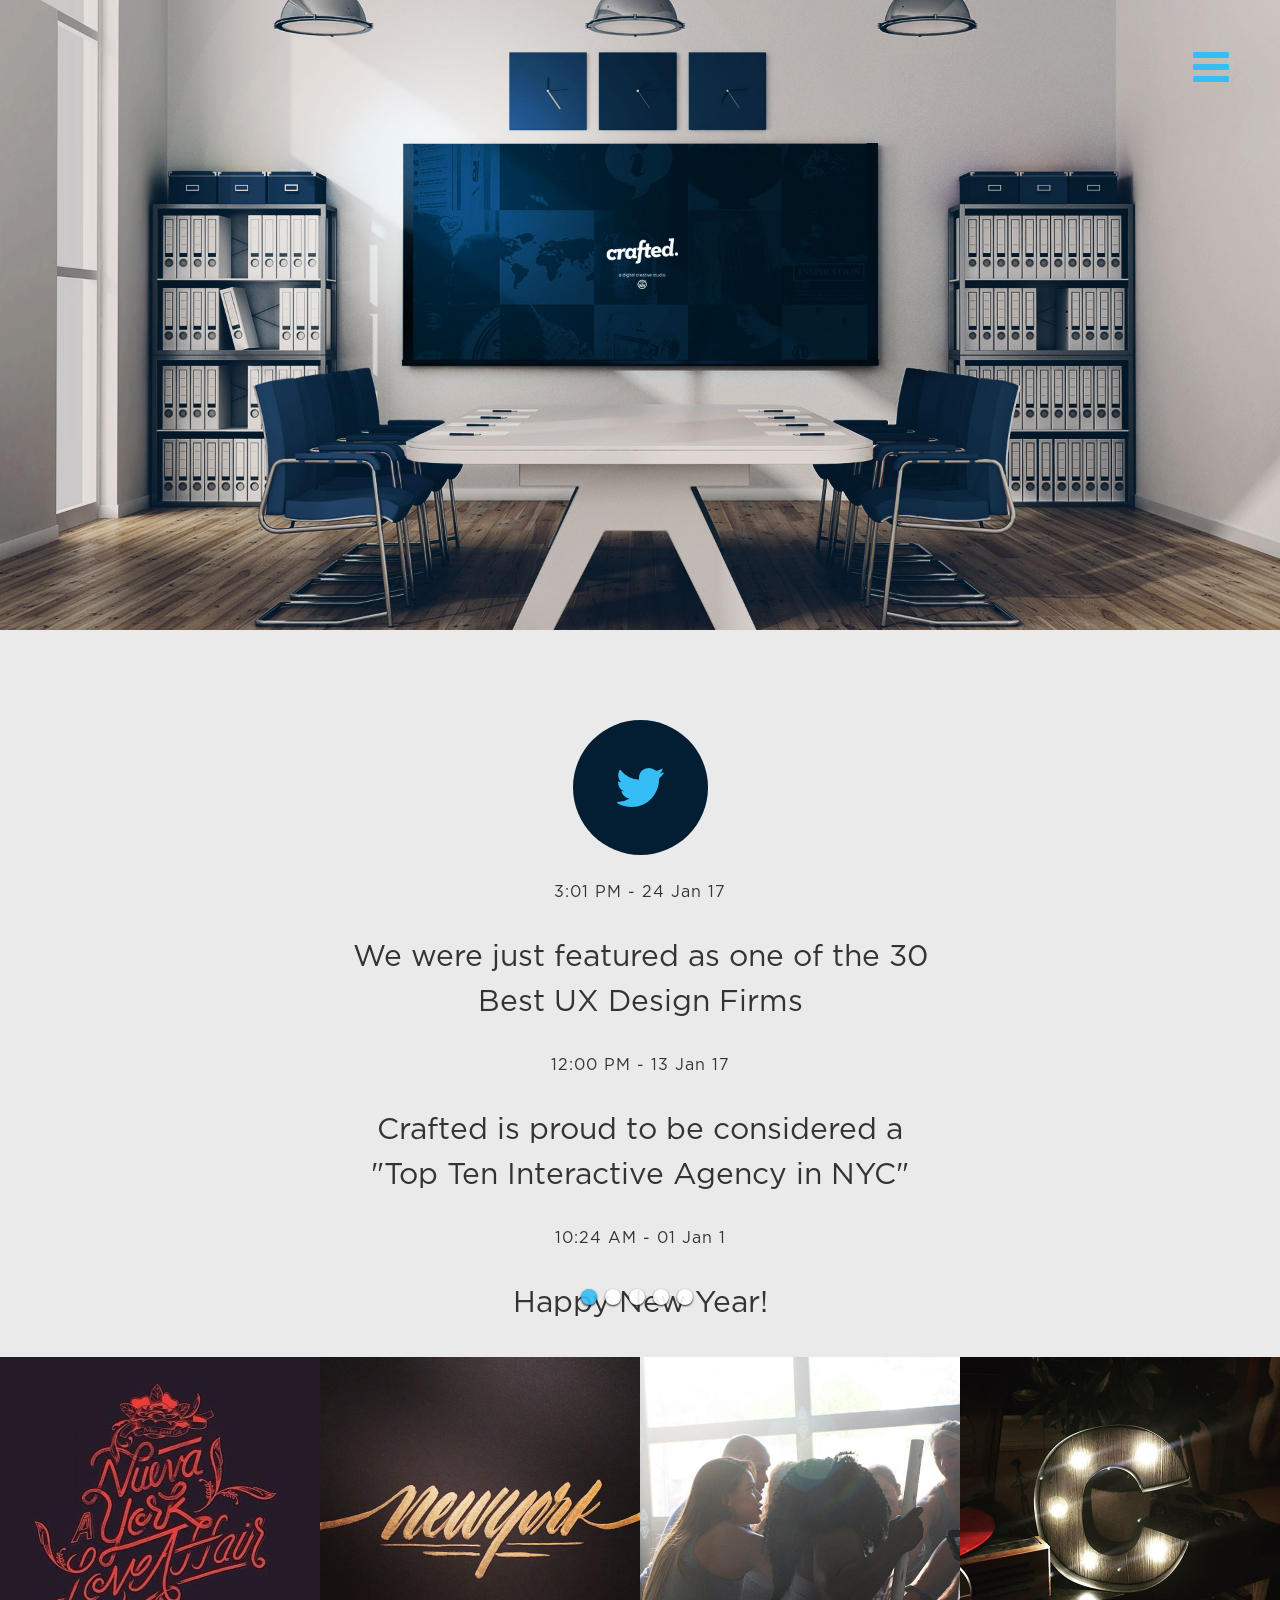
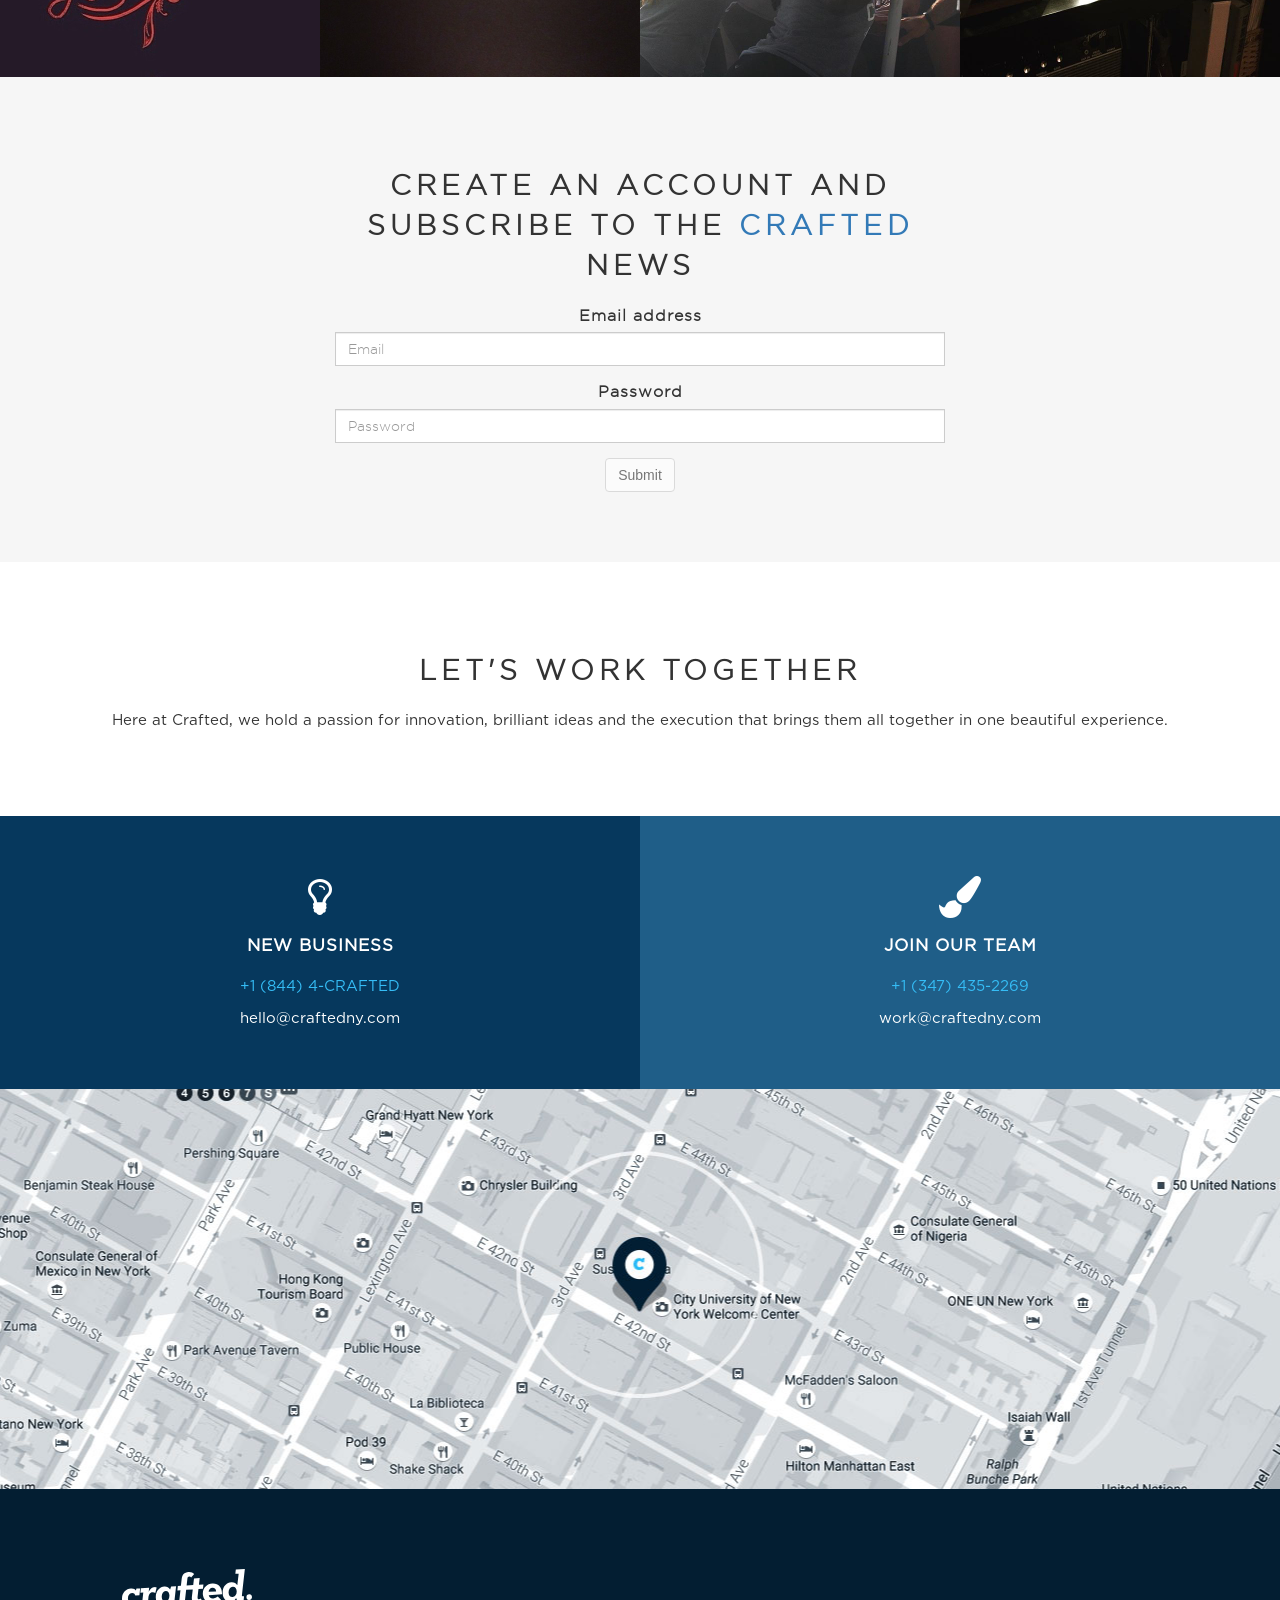
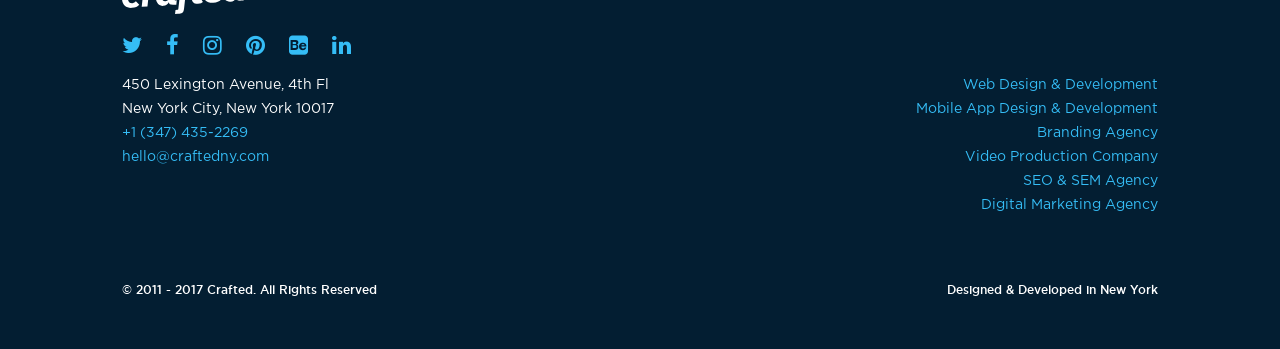
==== commit 1b65b1b2: "create scrollbar" ====
--- a/contact.html
+++ b/contact.html
@@ -48,7 +48,7 @@
     <section class="container-fluid contact-home">
     </section>
     <section class="container-fluid slider-container">
-      <div class="row">
+      <div class="row myrow">
         <div class="col-lg-6 col-lg-offset-3 col-md-6 col-md-offset-3 col-sm-8 col-sm-offset-2 col-xs-12">
           <div class="slider">
             <ul>
@@ -73,8 +73,8 @@
       </div>
     </section>
     <section class="container-fluid insta-photo">
-      <div class="row">
-        <div class="col-lg-12 col-md-12 col-sm-12 col-xs-12">
+      <div class="row myrow">
+        <div class="col-lg-12 col-md-12 col-sm-12 col-xs-12 insta-photo_padding">
           <div class="col-lg-3 col-md-3 col-sm-6 col-sm-offset-0 col-xs-12 col-xs-offset-0 projects-img wow fadeInUp" >
             <img src="./img/11008271_926302490743640_186502589_n.jpg" alt="website-design-agency-nyc-new-york-times">
           </div>
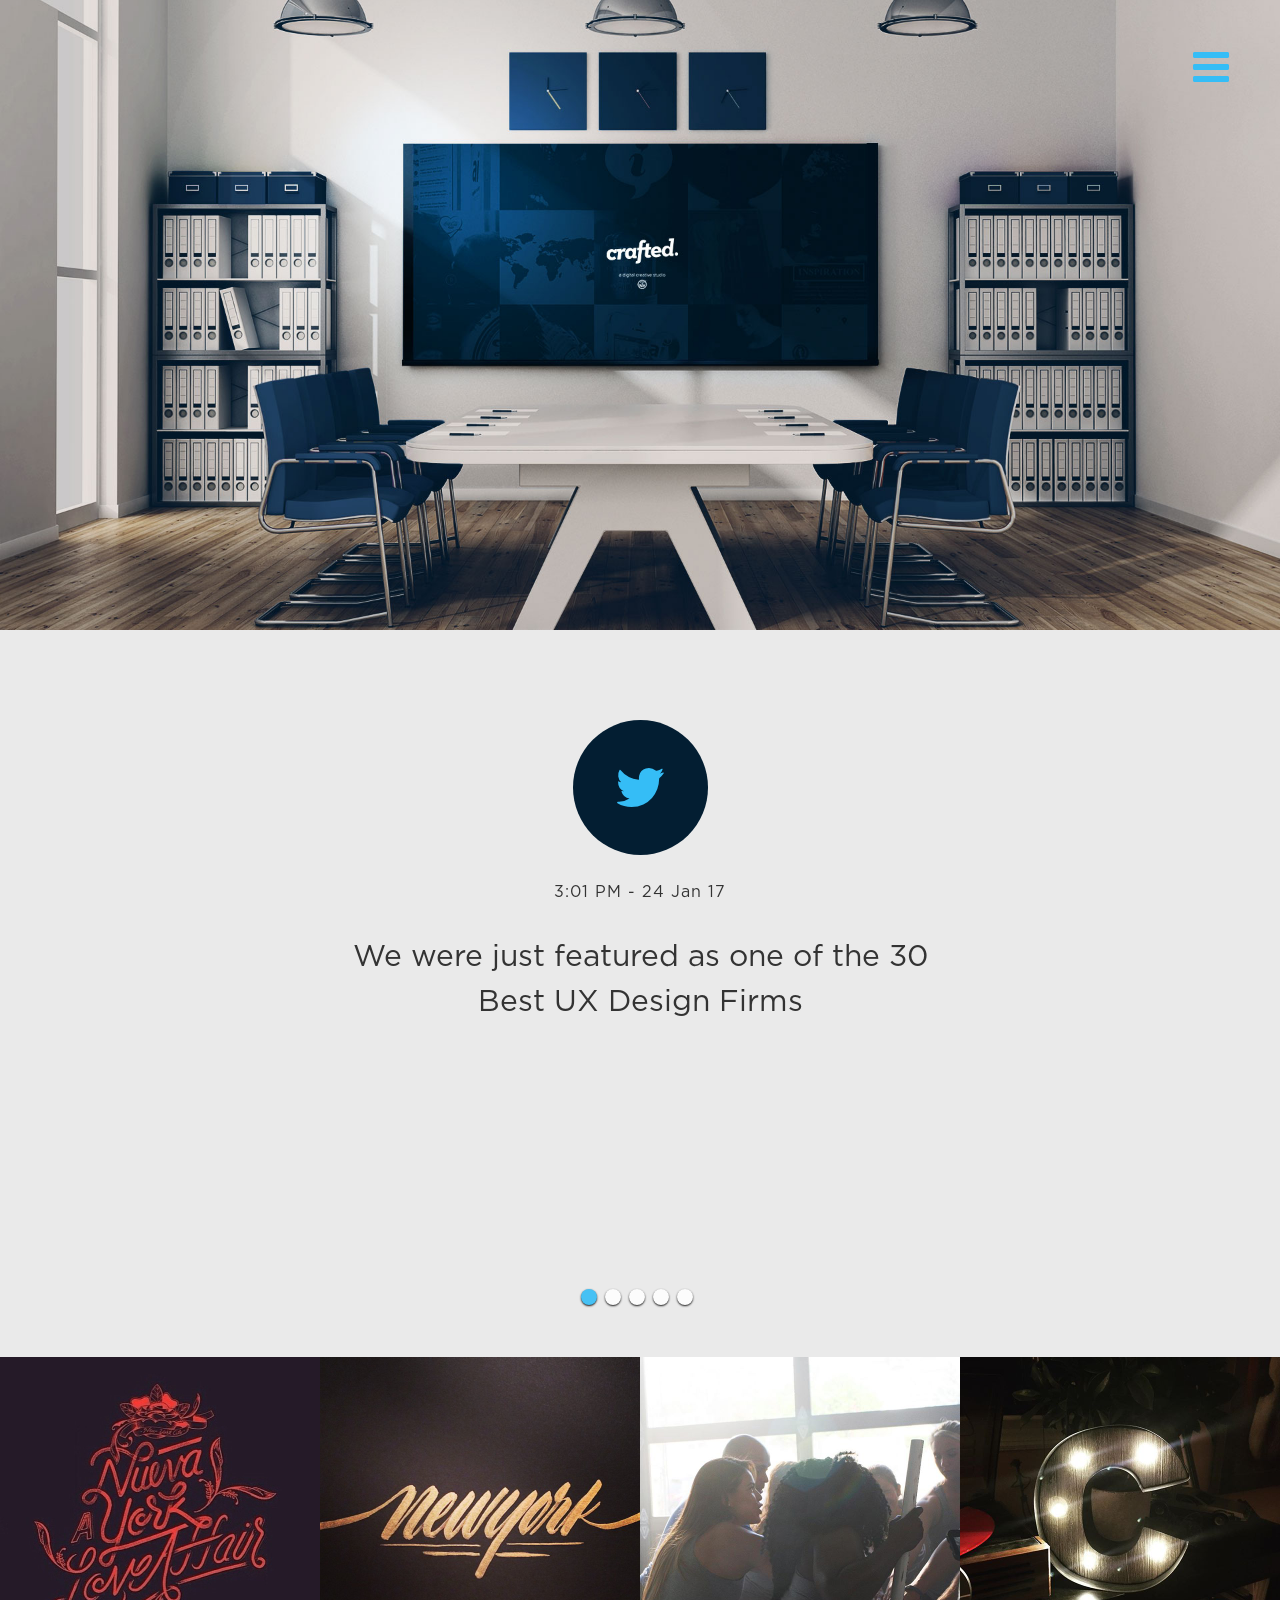
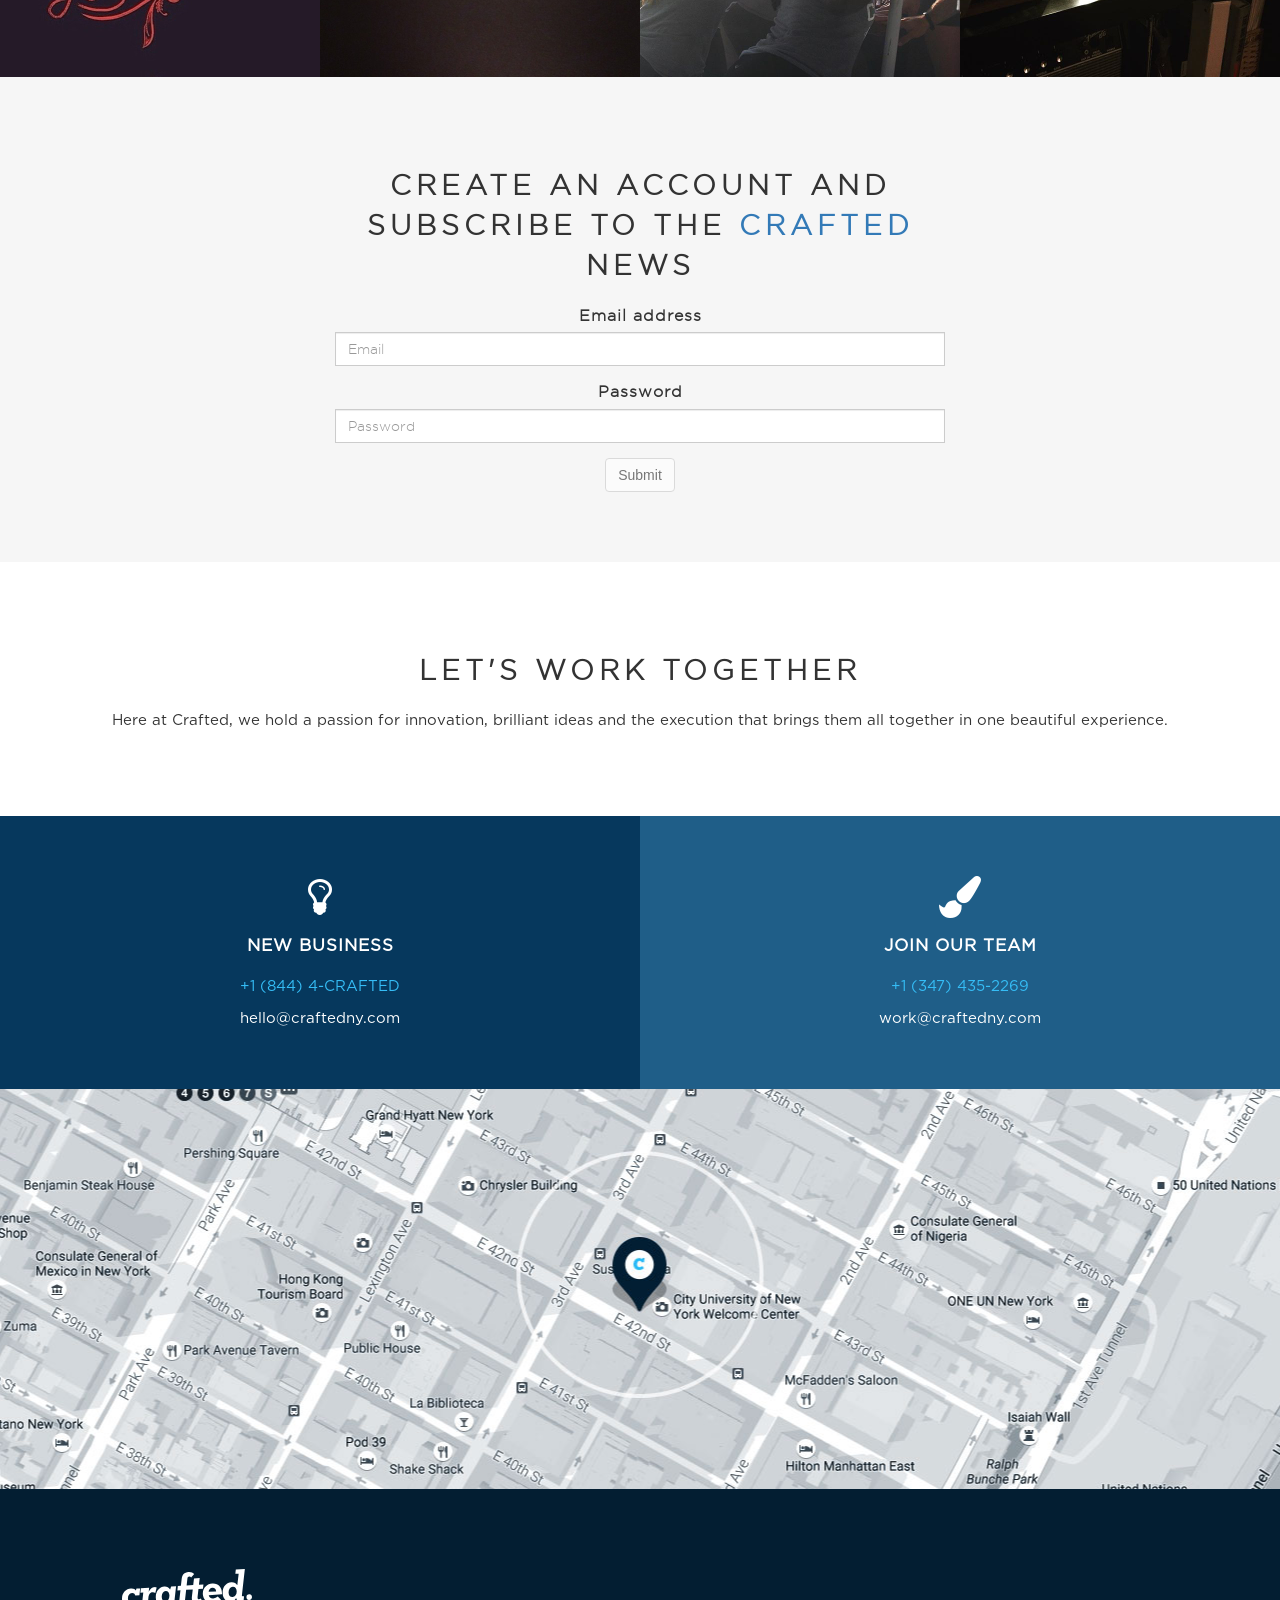
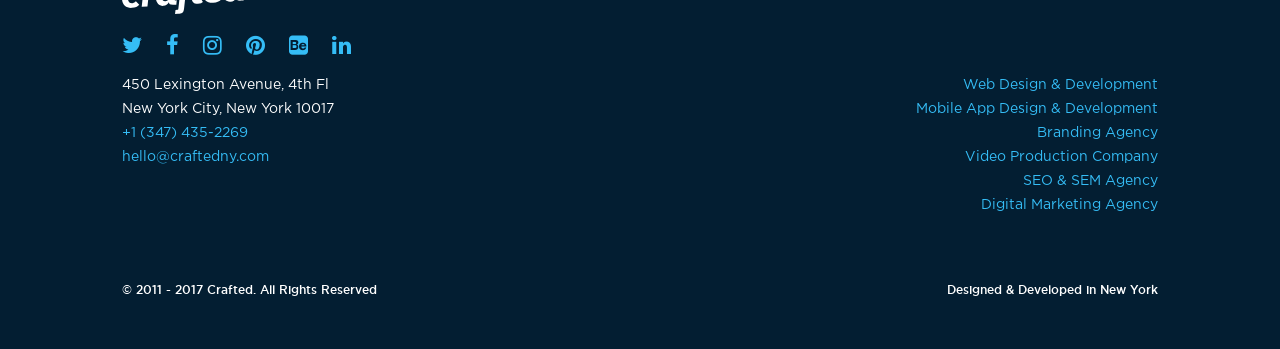
==== commit fd43533b: "tweets from json" ====
--- a/contact.html
+++ b/contact.html
@@ -52,21 +52,7 @@
         <div class="col-lg-6 col-lg-offset-3 col-md-6 col-md-offset-3 col-sm-8 col-sm-offset-2 col-xs-12">
           <div class="slider">
             <ul>
-              <li>
-                <img src="./img/twitter-icon.svg">
-              </li>
-              <li>
-                <img src="./img/twitter-icon.svg" alt="">
-              </li>
-              <li>
-                <img src="./img/twitter-icon.svg" alt="">
-              </li>
-              <li>
-                <img src="./img/twitter-icon.svg" alt="">
-              </li>
-              <li>
-                <img src="./img/twitter-icon.svg" alt="">
-              </li>
+
             </ul>
           </div>
         </div>
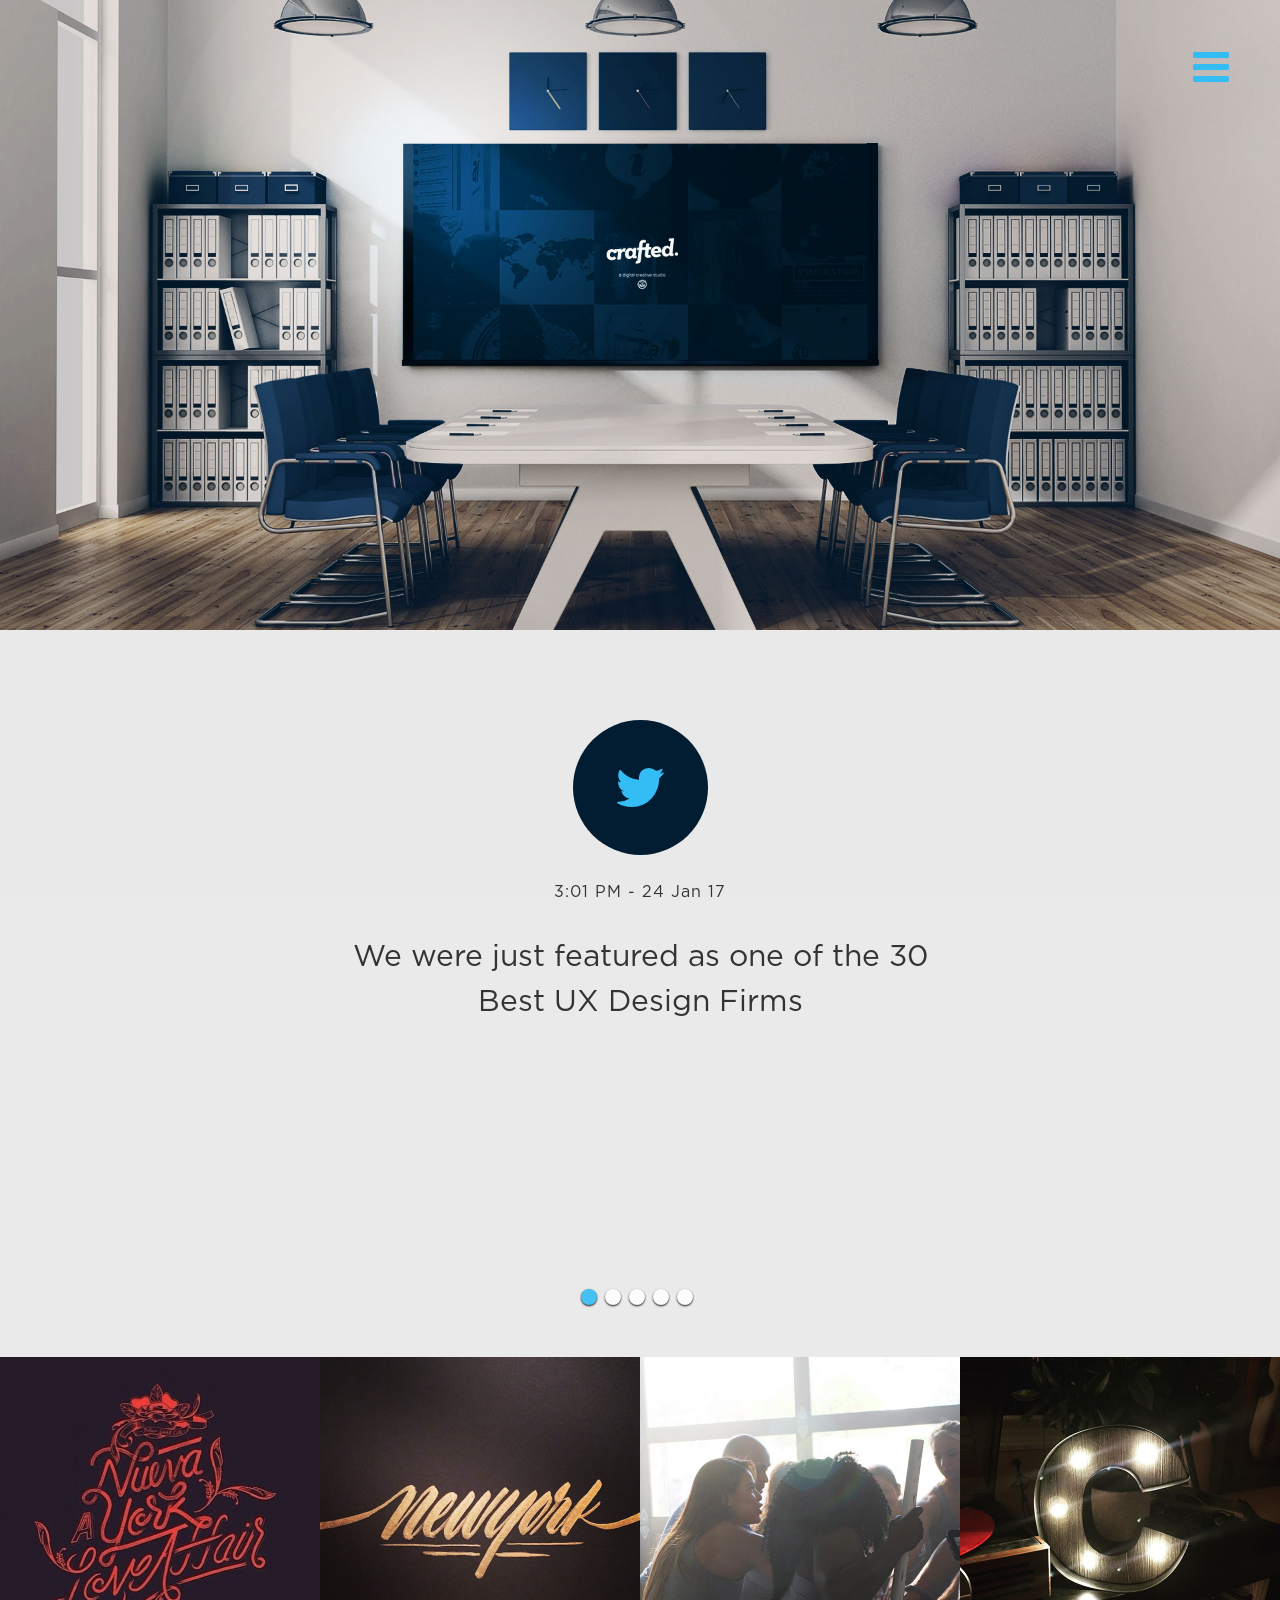
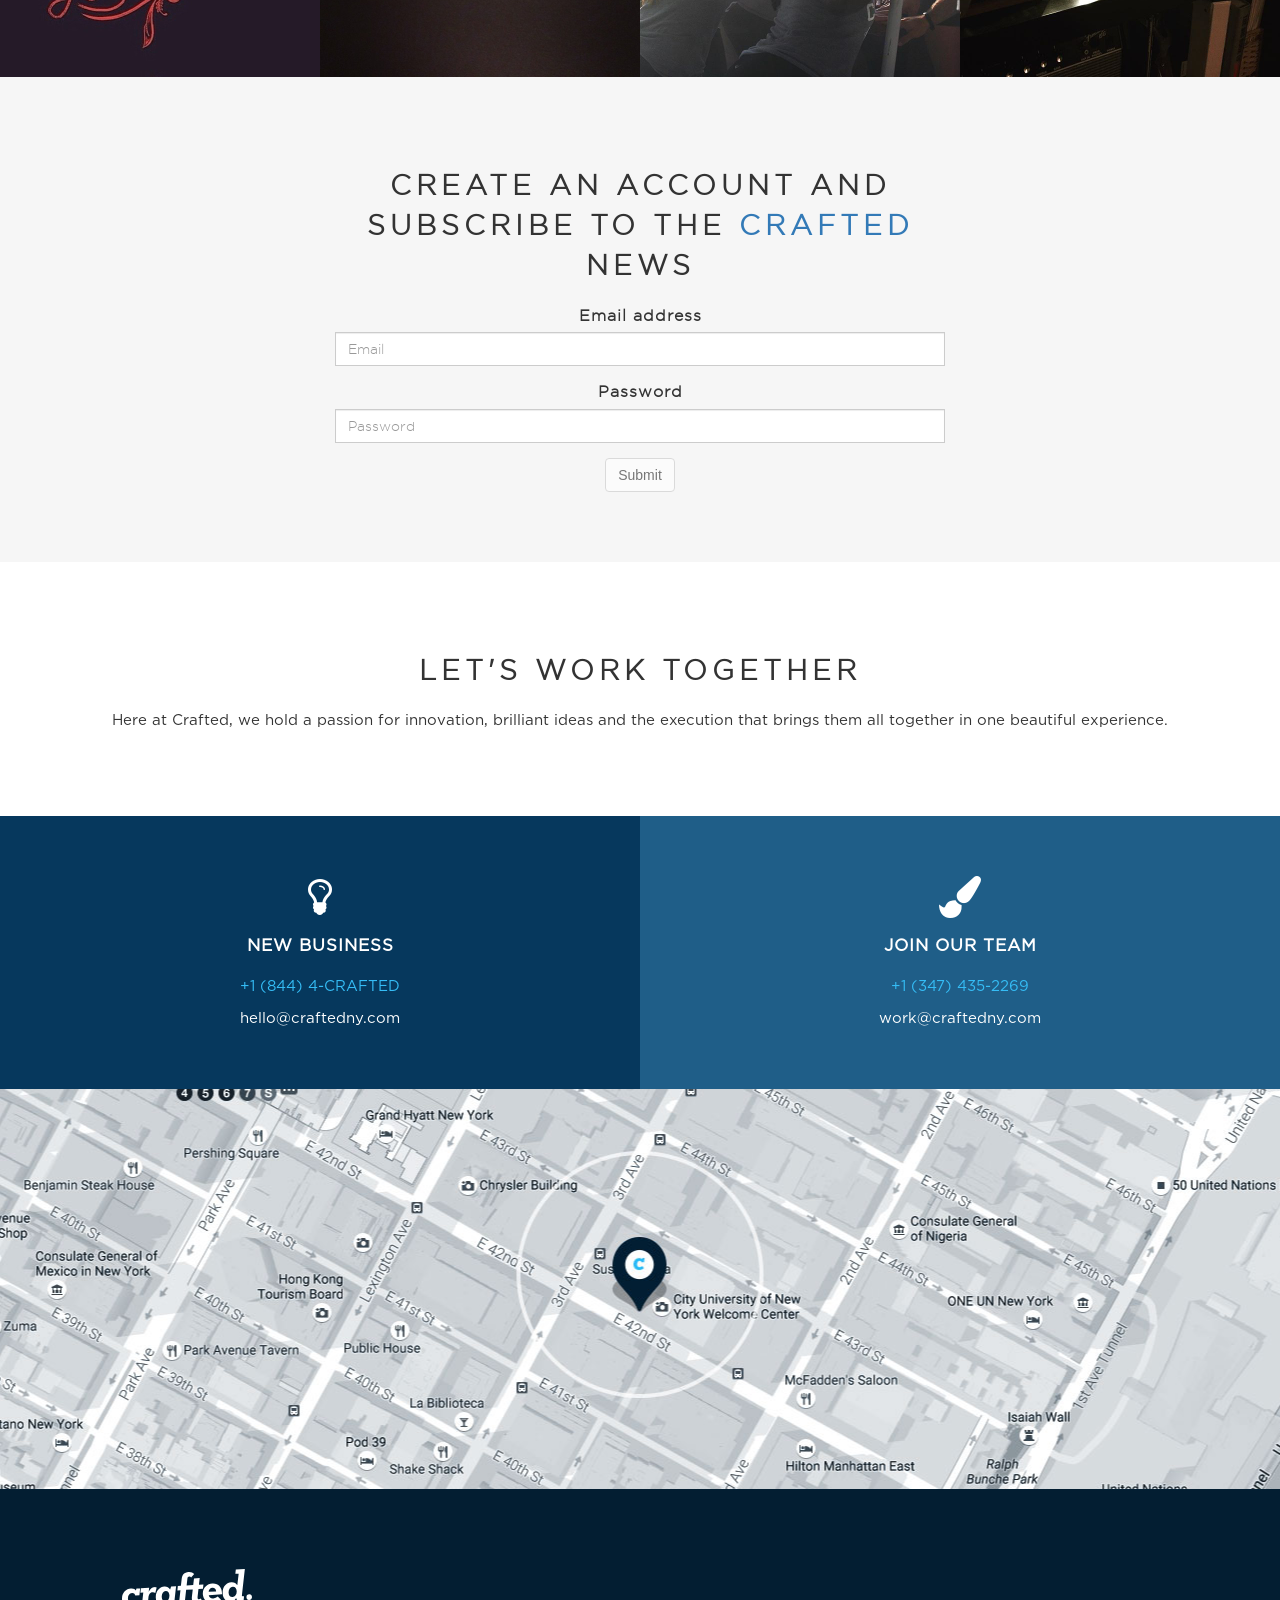
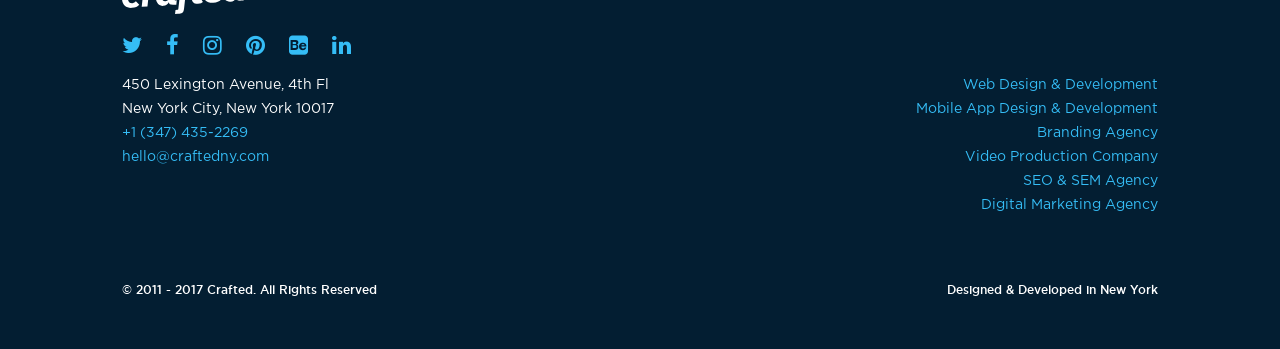
==== commit 43915231: "feneshed" ====
--- a/contact.html
+++ b/contact.html
@@ -30,16 +30,16 @@
               <a alt="web-app-design-development" href="./crafted.html">Home</a>
             </li>
             <li class="menu-item">
-              <a alt="website-design-mobile-app-development-agency-nyc-portfolio" href="#">Work</a>
-            </li>
-            <li class="menu-item">
-              <a alt="digital-marketing-agency-nyc" href="#">Services</a>
-            </li>
-            <li class="menu-item">
-              <a alt="digital-marketing-agency-new-york-city" href="#">About</a>
-            </li>
-            <li class="menu-item">
-              <a alt="digital-marketing-creative-agency-nyc" href="#">Contact</a>
+              <a alt="website-design-mobile-app-development-agency-nyc-portfolio" href="https://www.craftedny.com/website-design-mobile-app-development-agency-nyc-portfolio/">Work</a>
+            </li>
+            <li class="menu-item">
+              <a alt="digital-marketing-agency-nyc" href="https://www.craftedny.com/digital-marketing-agency-nyc/">Services</a>
+            </li>
+            <li class="menu-item">
+              <a alt="digital-marketing-agency-new-york-city" href="./about.html">About</a>
+            </li>
+            <li class="menu-item">
+              <a alt="digital-marketing-creative-agency-nyc" href="./contact.html">Contact</a>
             </li>
           </ul>
         </div>
@@ -226,9 +226,8 @@
     <!-- jQuery (necessary for Bootstrap's JavaScript plugins) -->
     <script src="https://ajax.googleapis.com/ajax/libs/jquery/1.12.4/jquery.min.js"></script>
     <!-- Include all compiled plugins (below), or include individual files as needed -->
-    <script src="js/bootstrap.min.js"></script>
-    <script src="js/wow.min.js"></script>
-
+    <script type="text/javascript" src="js/bootstrap.min.js"></script>
+    <script type="text/javascript" src="js/wow.min.js"></script>
 
   </body>
 </html>
